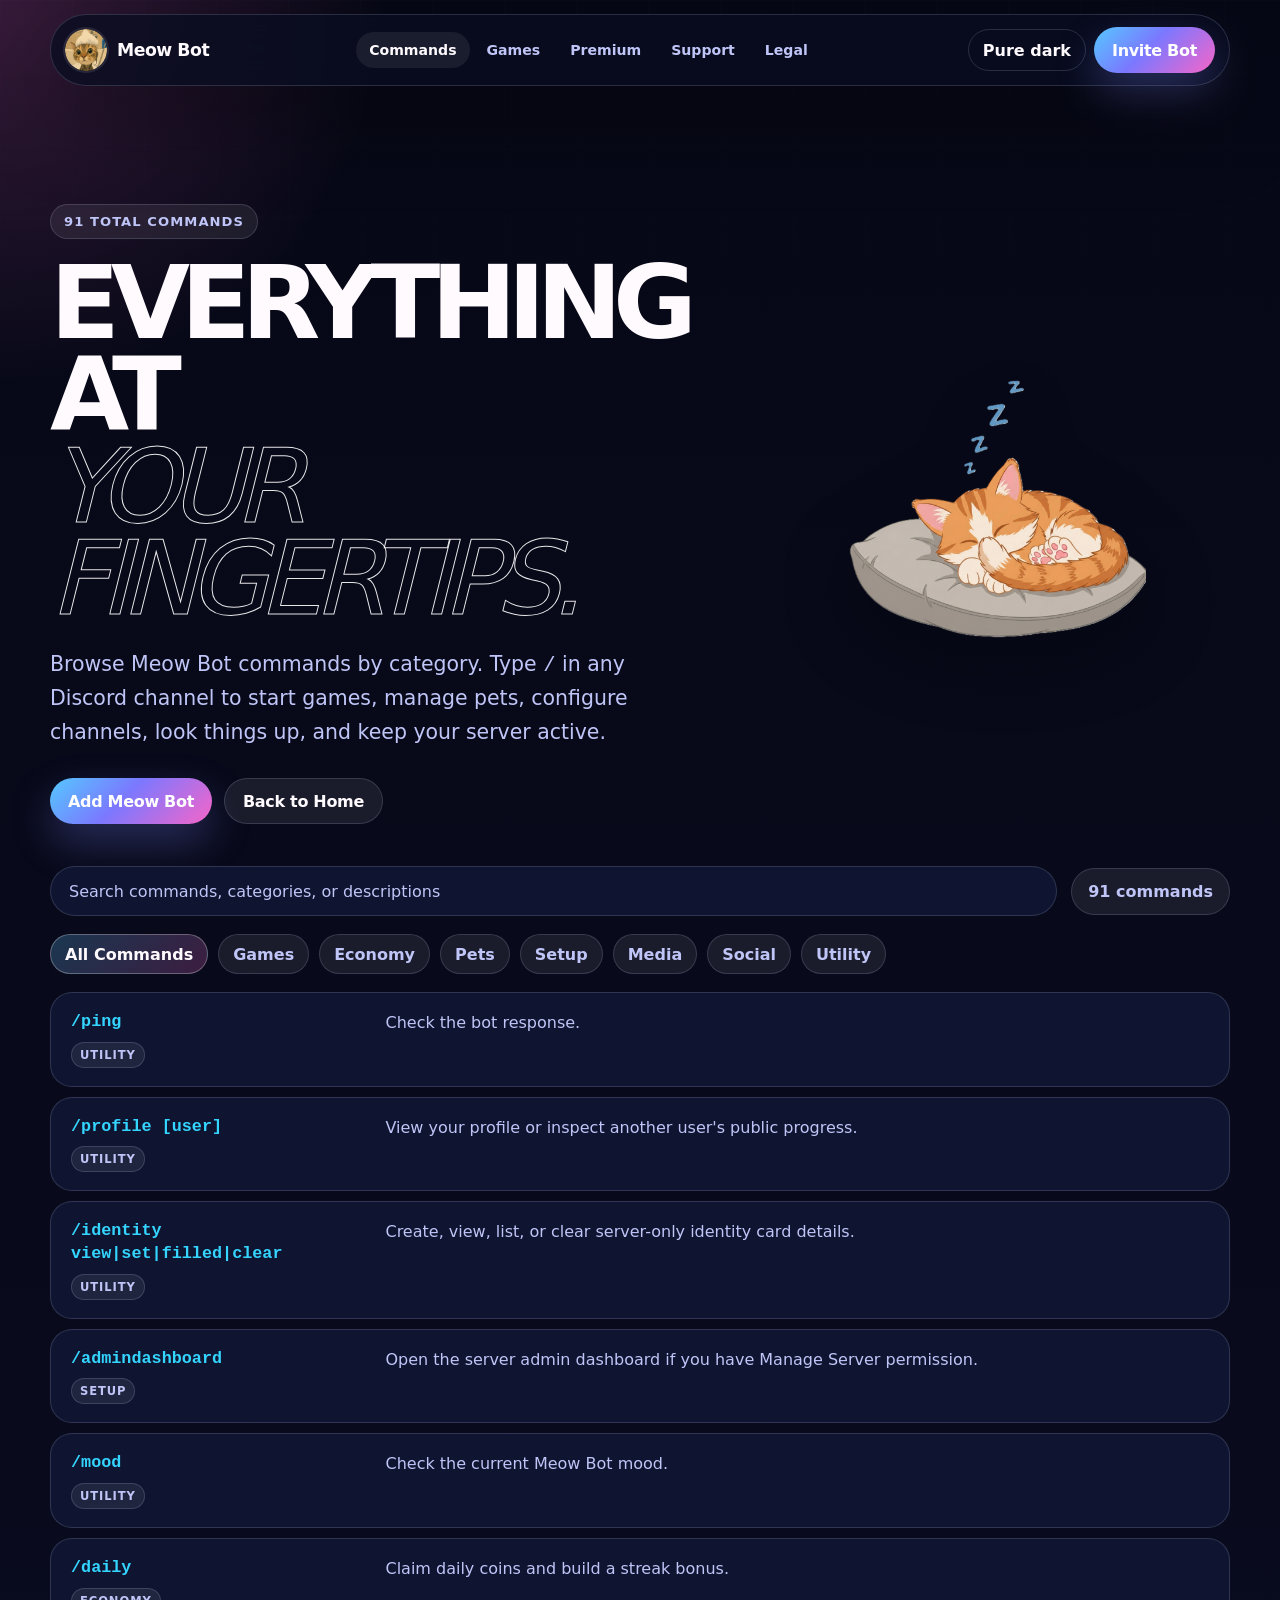
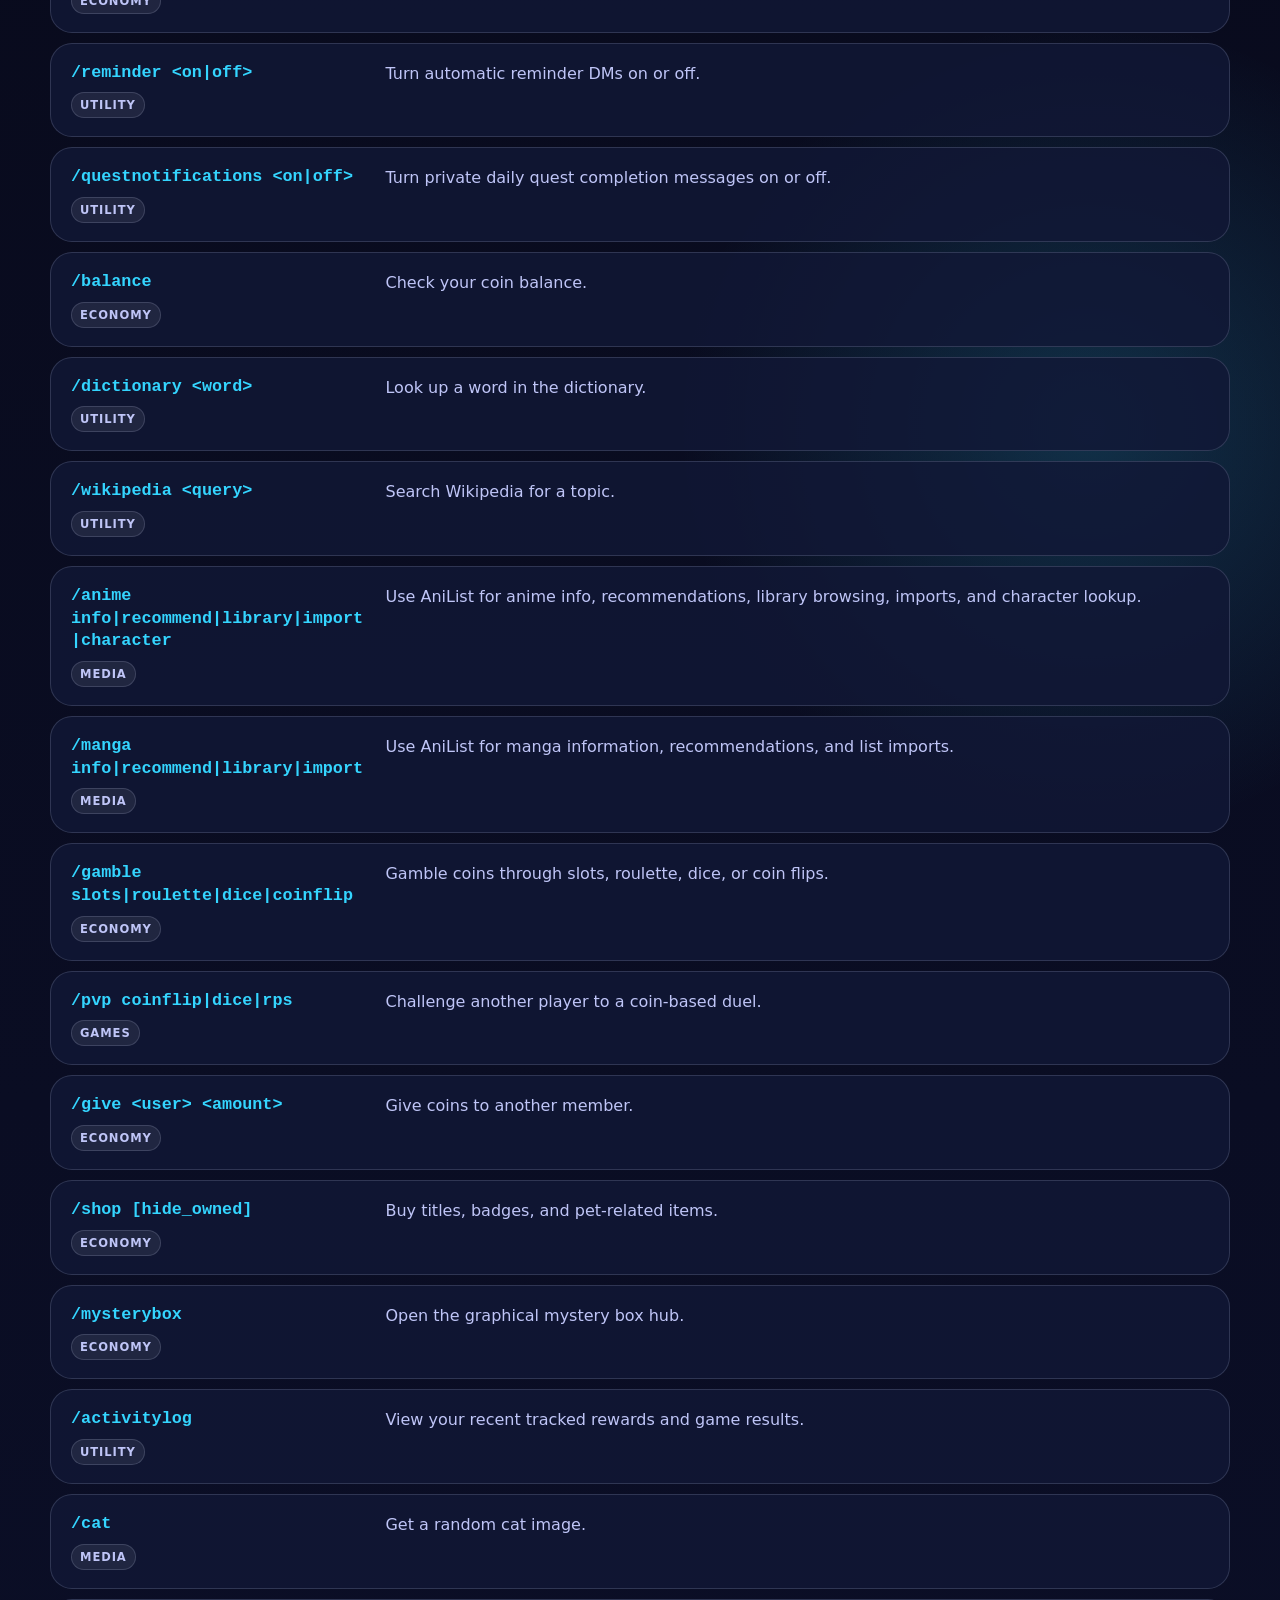
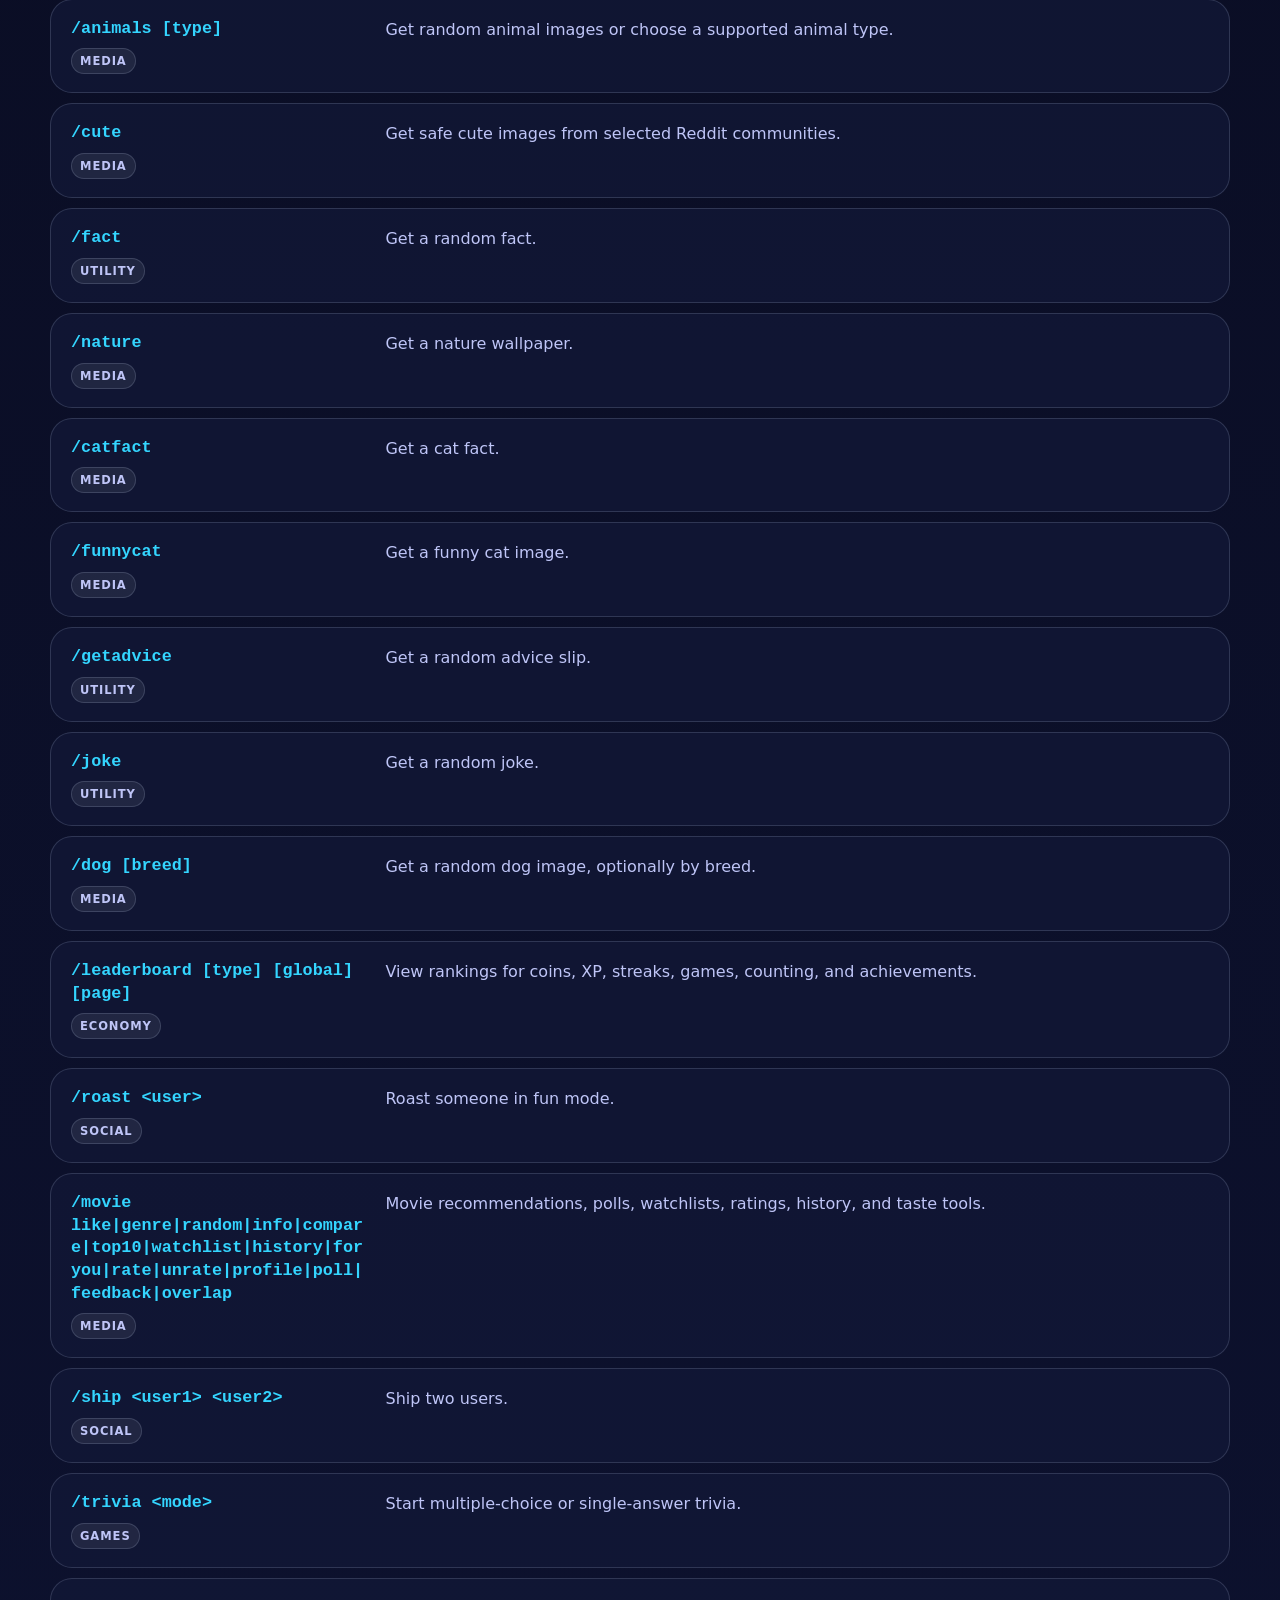
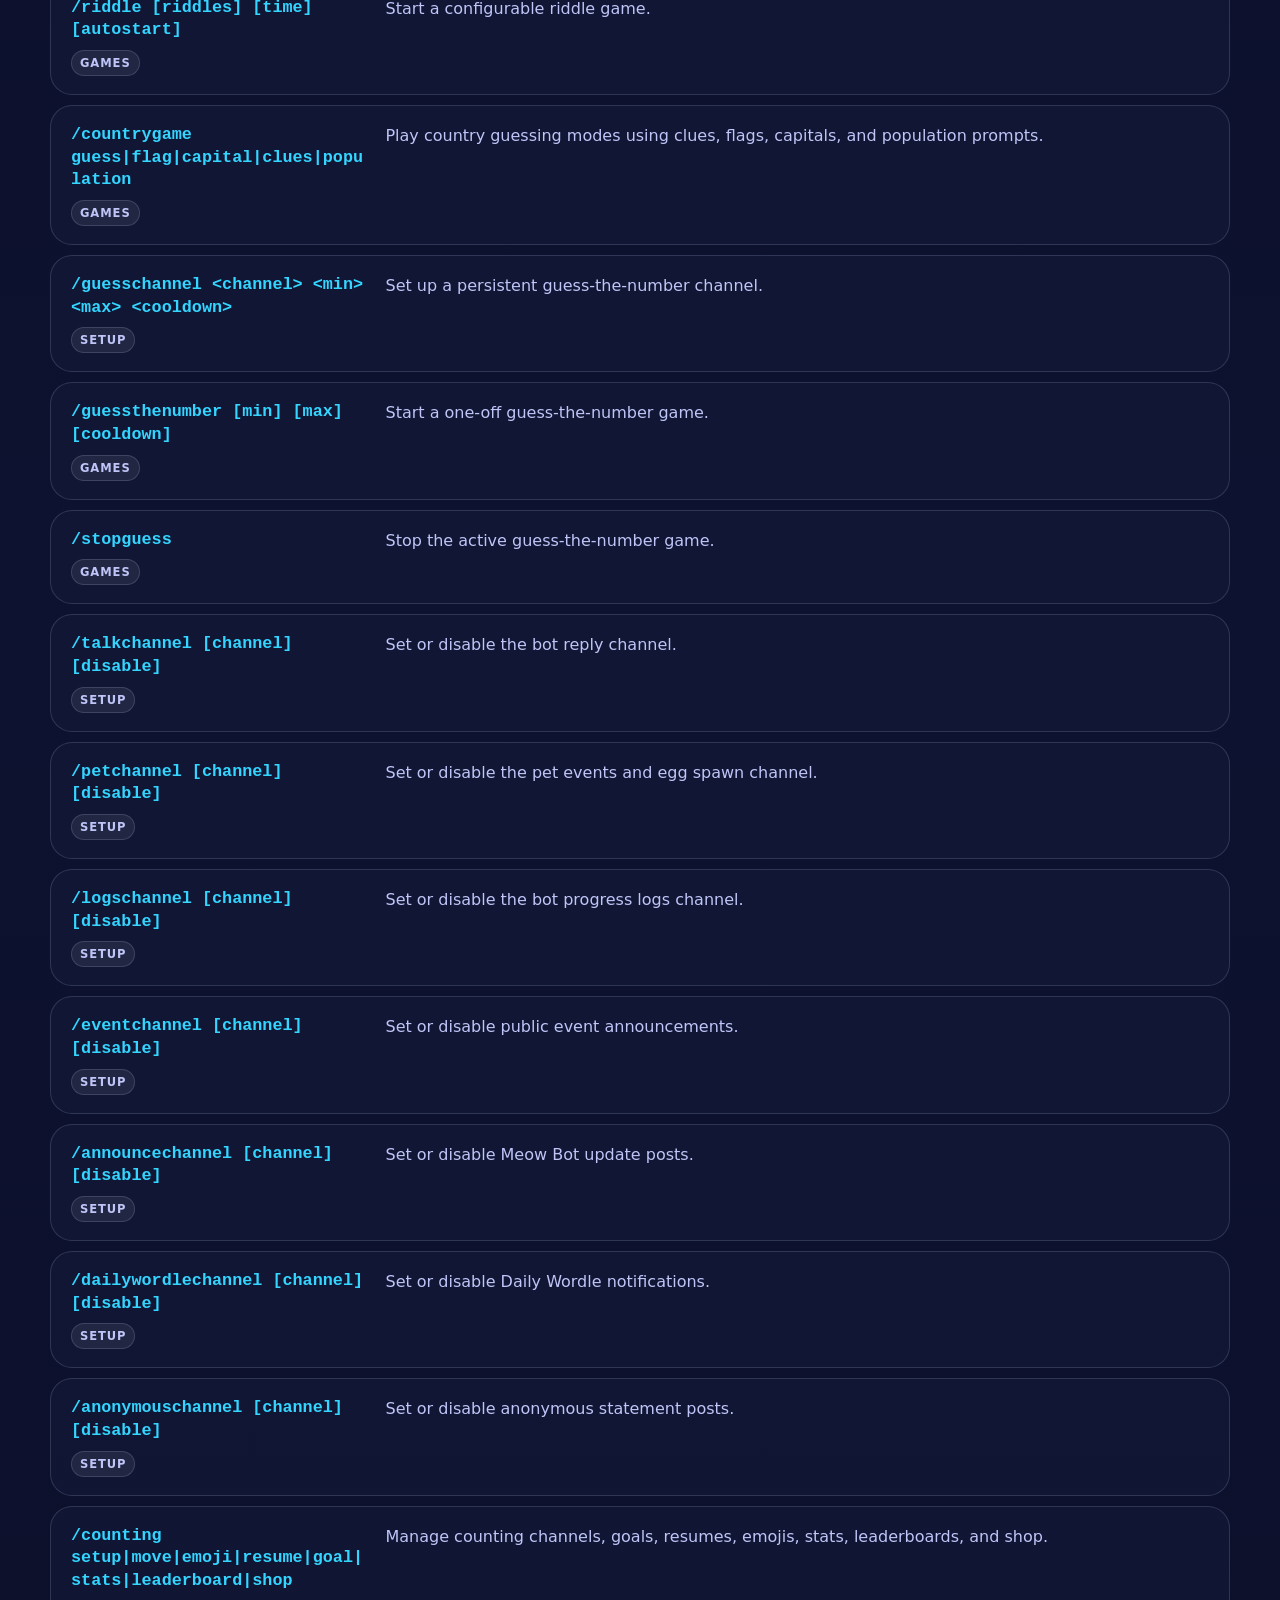
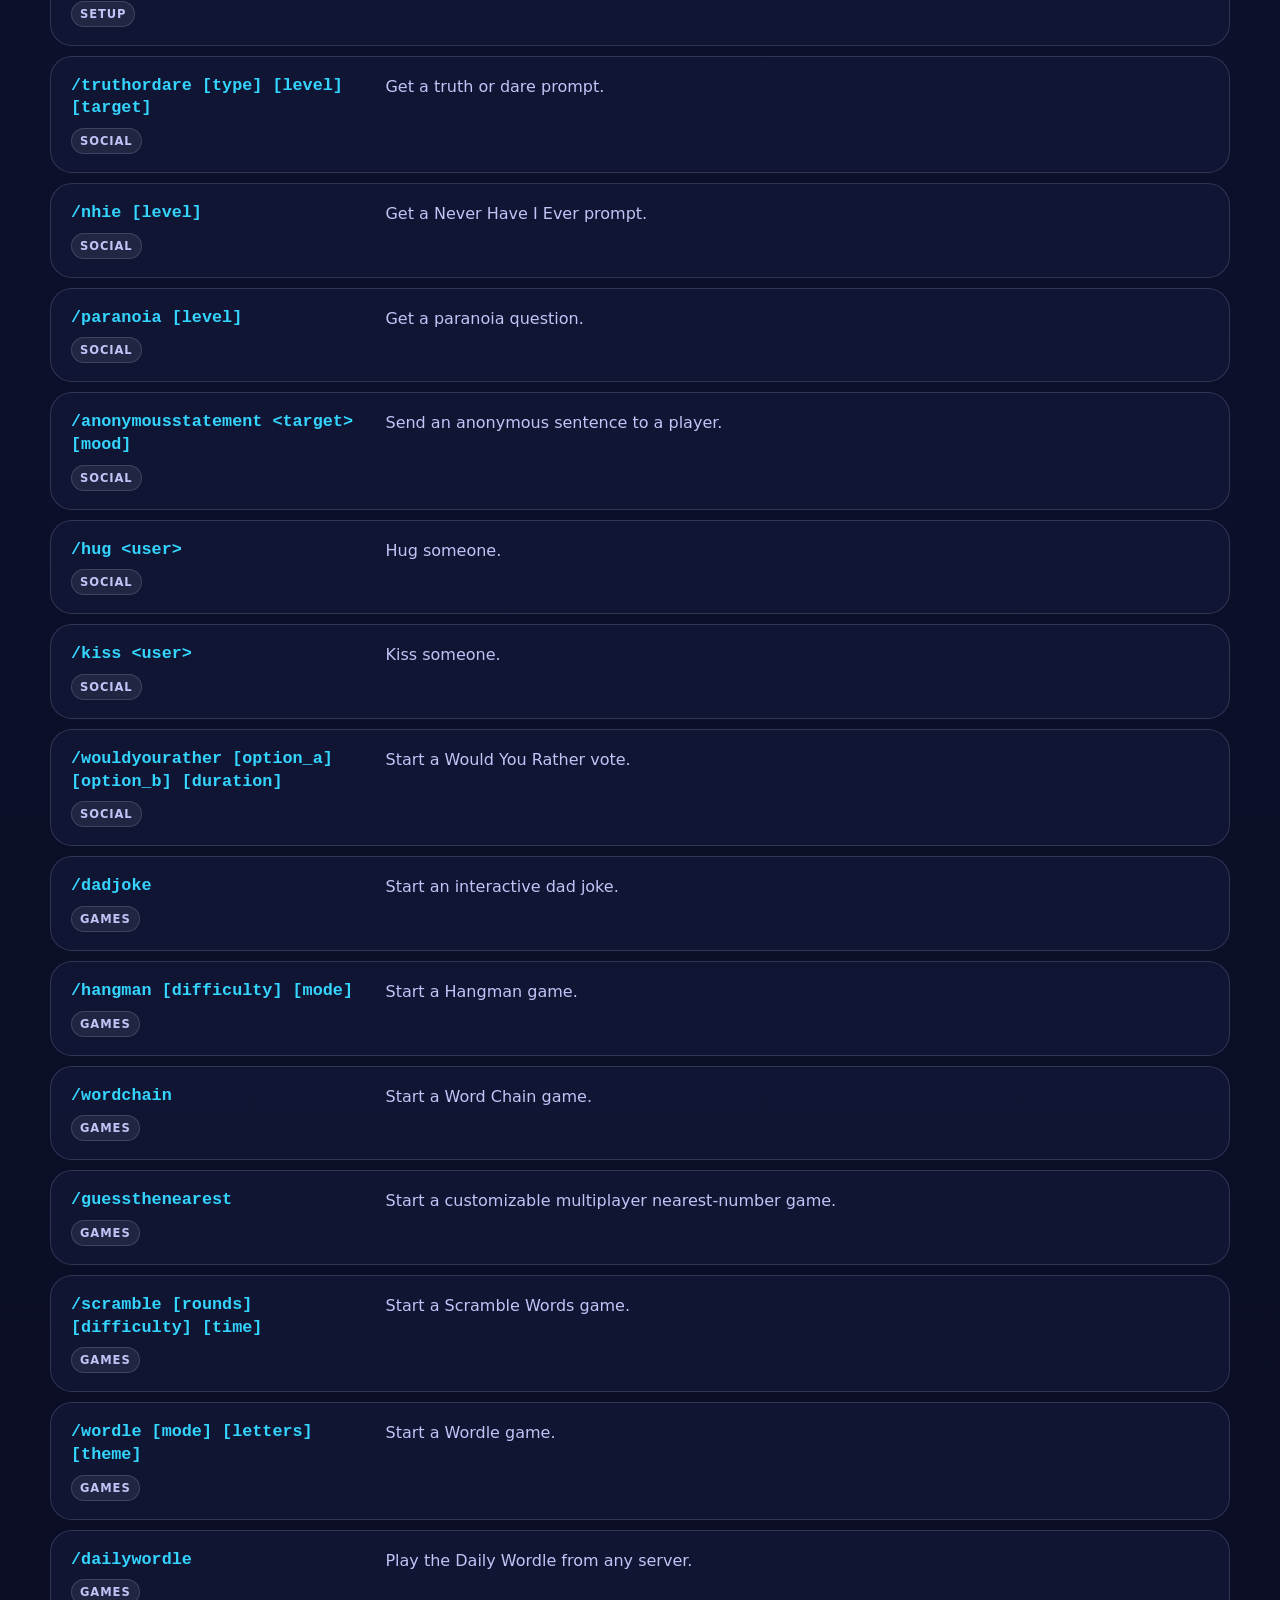
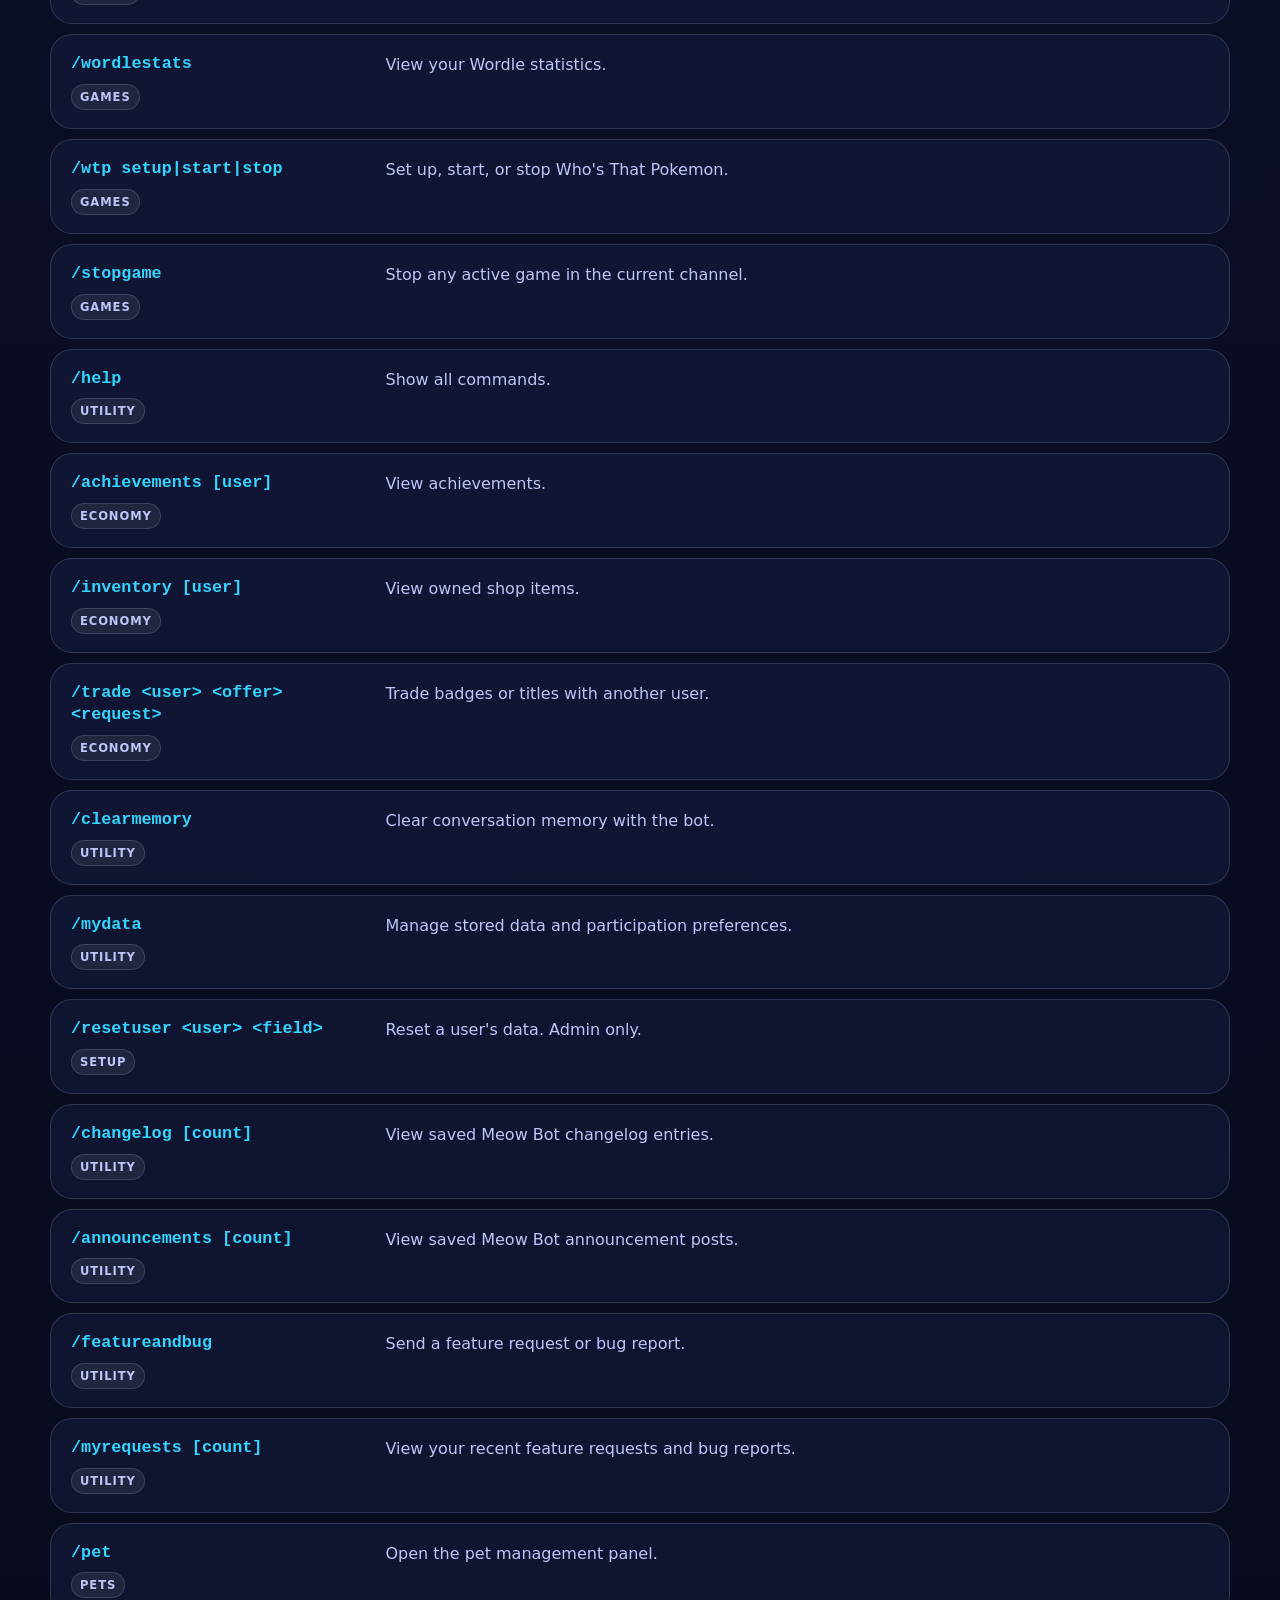
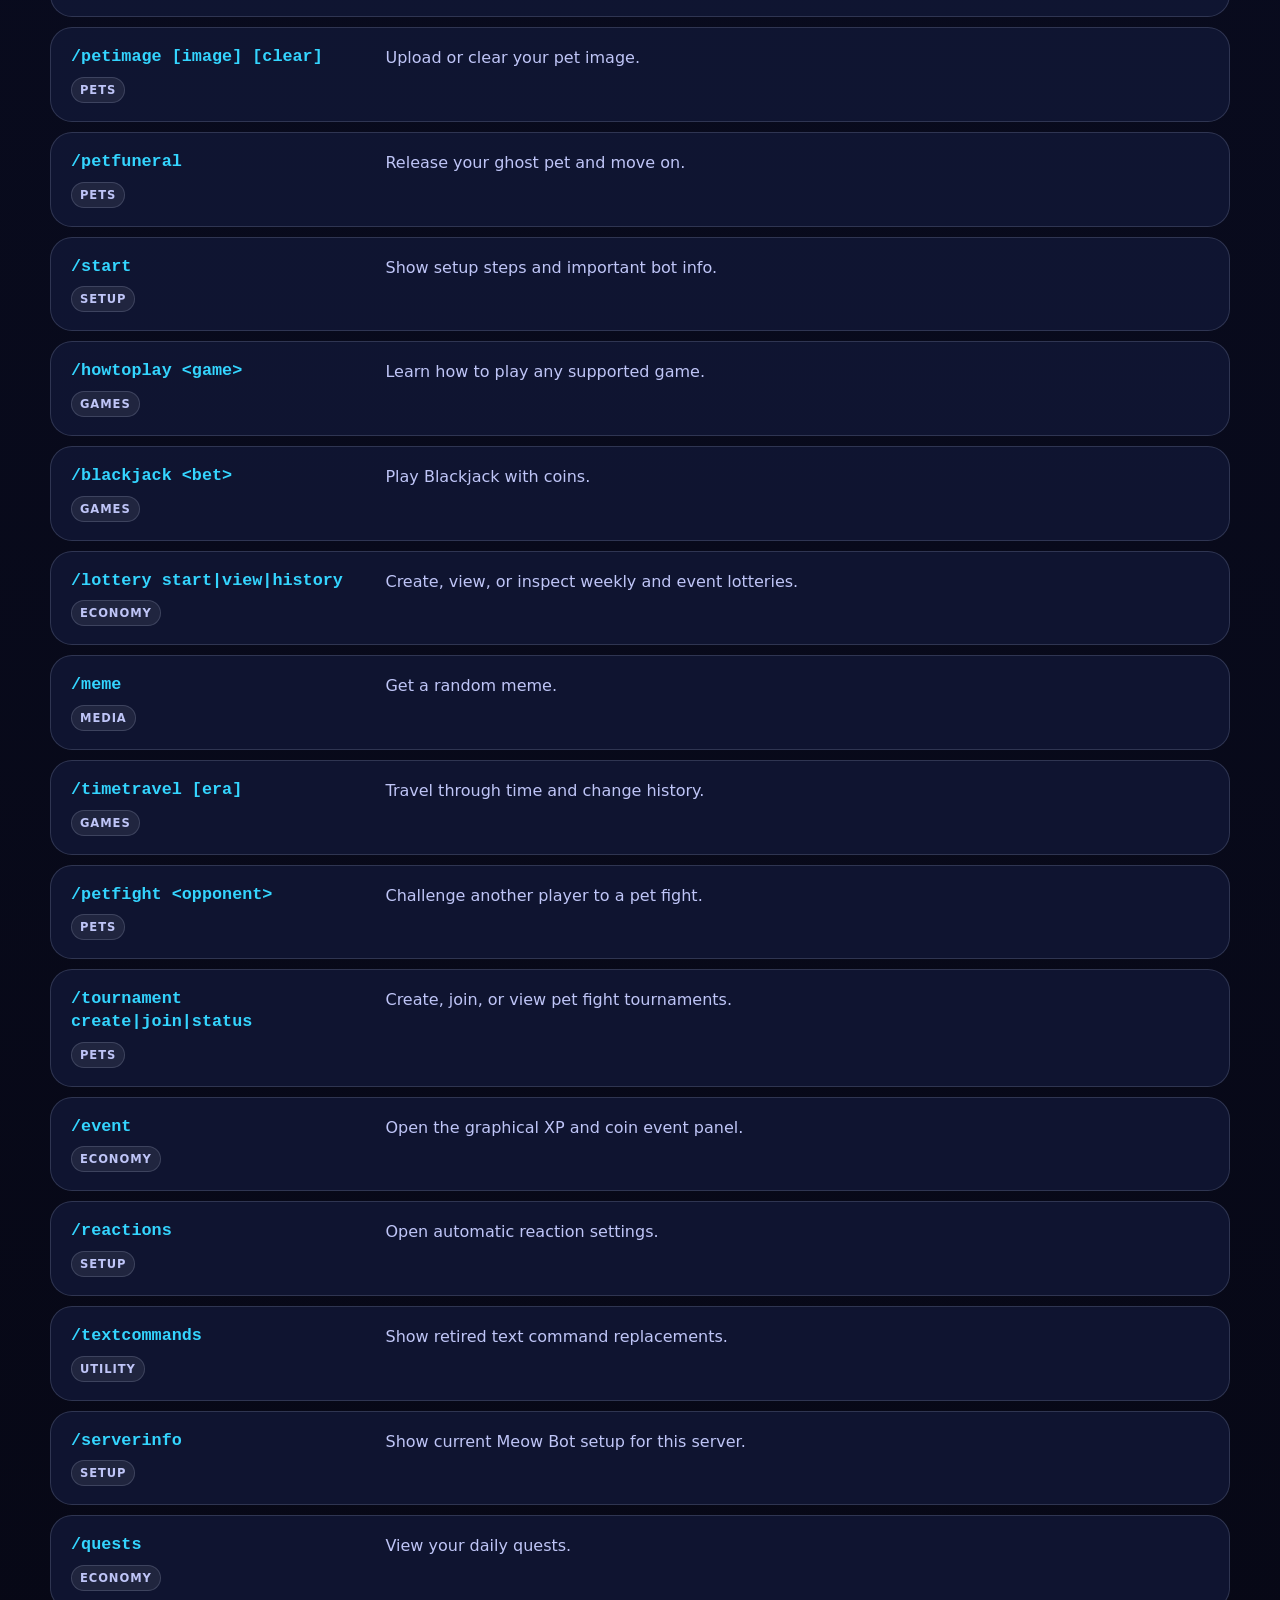
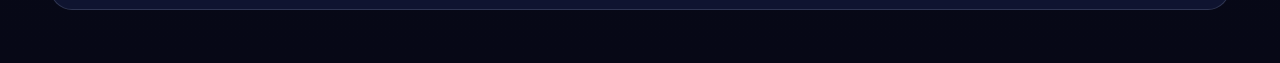
==== commands.html @ c2425cc3 "Add files via upload" ====
<!DOCTYPE html>
<html lang="en">
<head>
  <meta charset="UTF-8">
  <meta name="viewport" content="width=device-width, initial-scale=1.0">
  <link rel="icon" type="image/png" href="favicon.png?v=5">
  <link rel="stylesheet" href="site-page.css">
  <title>Commands - Meow Bot</title>
  <script>(function(){var t=localStorage.getItem('meow-bot-theme');if(['light','dark','pure-dark'].indexOf(t)===-1)t='dark';document.documentElement.setAttribute('data-theme',t);}());</script>
</head>
<body>
  <nav class="site-shell nav" id="siteNav" aria-label="Primary navigation">
    <a class="brand" href="index.html"><img src="favicon.png?v=5" alt="Meow Bot logo"><span>Meow Bot</span></a>
    <div class="nav-links"><a class="is-active" href="commands.html">Commands</a><a href="games.html">Games</a><a href="premium.html">Premium</a><a href="support.html">Support</a><a href="legal.html">Legal</a></div>
    <div class="nav-actions"><button class="menu-toggle" id="menuToggle" type="button" aria-label="Toggle menu">=</button><button class="theme-toggle" id="themeToggle" type="button">Pure dark</button><a class="button-primary" data-app-link="invite" href="https://discord.com/oauth2/authorize?client_id=1488940777190199386" target="_blank" rel="noopener noreferrer">Invite Bot</a></div>
  </nav>

  <main class="site-shell">
    <section class="page-hero">
      <div>
        <div class="eyebrow">91 total commands</div>
        <h1>Everything at <span>your fingertips.</span></h1>
        <p class="lead">Browse Meow Bot commands by category. Type <code>/</code> in any Discord channel to start games, manage pets, configure channels, look things up, and keep your server active.</p>
        <div class="hero-actions"><a class="button-primary" data-app-link="invite" href="https://discord.com/oauth2/authorize?client_id=1488940777190199386" target="_blank" rel="noopener noreferrer">Add Meow Bot</a><a class="button-secondary" href="index.html">Back to Home</a></div>
      </div>
      <aside class="mascot-card"><img src="1.png" alt="Sleeping cat mascot"></aside>
    </section>

    <section class="command-browser" aria-label="Command browser">
      <div class="command-toolbar">
        <input class="command-search" id="commandSearch" type="search" placeholder="Search commands, categories, or descriptions" autocomplete="off">
        <div class="command-count-pill" id="commandCount">91 total commands</div>
      </div>
      <div class="command-tabs" aria-label="Command categories">
        <button class="command-tab is-active" type="button" data-command-filter="all">All Commands</button>
        <button class="command-tab" type="button" data-command-filter="games">Games</button>
        <button class="command-tab" type="button" data-command-filter="economy">Economy</button>
        <button class="command-tab" type="button" data-command-filter="pets">Pets</button>
        <button class="command-tab" type="button" data-command-filter="setup">Setup</button>
        <button class="command-tab" type="button" data-command-filter="media">Media</button>
        <button class="command-tab" type="button" data-command-filter="social">Social</button>
        <button class="command-tab" type="button" data-command-filter="utility">Utility</button>
      </div>
      <div class="command-directory" id="commandDirectory">
        <article class="command-row" data-category="utility"><div><div class="command-name">/ping</div><span class="command-category">Utility</span></div><div class="command-description">Check the bot response.</div></article>
        <article class="command-row" data-category="utility"><div><div class="command-name">/profile [user]</div><span class="command-category">Utility</span></div><div class="command-description">View your profile or inspect another user's public progress.</div></article>
        <article class="command-row" data-category="utility"><div><div class="command-name">/identity view|set|filled|clear</div><span class="command-category">Utility</span></div><div class="command-description">Create, view, list, or clear server-only identity card details.</div></article>
        <article class="command-row" data-category="setup"><div><div class="command-name">/admindashboard</div><span class="command-category">Setup</span></div><div class="command-description">Open the server admin dashboard if you have Manage Server permission.</div></article>
        <article class="command-row" data-category="utility"><div><div class="command-name">/mood</div><span class="command-category">Utility</span></div><div class="command-description">Check the current Meow Bot mood.</div></article>
        <article class="command-row" data-category="economy"><div><div class="command-name">/daily</div><span class="command-category">Economy</span></div><div class="command-description">Claim daily coins and build a streak bonus.</div></article>
        <article class="command-row" data-category="utility"><div><div class="command-name">/reminder &lt;on|off&gt;</div><span class="command-category">Utility</span></div><div class="command-description">Turn automatic reminder DMs on or off.</div></article>
        <article class="command-row" data-category="utility"><div><div class="command-name">/questnotifications &lt;on|off&gt;</div><span class="command-category">Utility</span></div><div class="command-description">Turn private daily quest completion messages on or off.</div></article>
        <article class="command-row" data-category="economy"><div><div class="command-name">/balance</div><span class="command-category">Economy</span></div><div class="command-description">Check your coin balance.</div></article>
        <article class="command-row" data-category="utility"><div><div class="command-name">/dictionary &lt;word&gt;</div><span class="command-category">Utility</span></div><div class="command-description">Look up a word in the dictionary.</div></article>
        <article class="command-row" data-category="utility"><div><div class="command-name">/wikipedia &lt;query&gt;</div><span class="command-category">Utility</span></div><div class="command-description">Search Wikipedia for a topic.</div></article>
        <article class="command-row" data-category="media"><div><div class="command-name">/anime info|recommend|library|import|character</div><span class="command-category">Media</span></div><div class="command-description">Use AniList for anime info, recommendations, library browsing, imports, and character lookup.</div></article>
        <article class="command-row" data-category="media"><div><div class="command-name">/manga info|recommend|library|import</div><span class="command-category">Media</span></div><div class="command-description">Use AniList for manga information, recommendations, and list imports.</div></article>
        <article class="command-row" data-category="economy"><div><div class="command-name">/gamble slots|roulette|dice|coinflip</div><span class="command-category">Economy</span></div><div class="command-description">Gamble coins through slots, roulette, dice, or coin flips.</div></article>
        <article class="command-row" data-category="games"><div><div class="command-name">/pvp coinflip|dice|rps</div><span class="command-category">Games</span></div><div class="command-description">Challenge another player to a coin-based duel.</div></article>
        <article class="command-row" data-category="economy"><div><div class="command-name">/give &lt;user&gt; &lt;amount&gt;</div><span class="command-category">Economy</span></div><div class="command-description">Give coins to another member.</div></article>
        <article class="command-row" data-category="economy"><div><div class="command-name">/shop [hide_owned]</div><span class="command-category">Economy</span></div><div class="command-description">Buy titles, badges, and pet-related items.</div></article>
        <article class="command-row" data-category="economy"><div><div class="command-name">/mysterybox</div><span class="command-category">Economy</span></div><div class="command-description">Open the graphical mystery box hub.</div></article>
        <article class="command-row" data-category="utility"><div><div class="command-name">/activitylog</div><span class="command-category">Utility</span></div><div class="command-description">View your recent tracked rewards and game results.</div></article>
        <article class="command-row" data-category="media"><div><div class="command-name">/cat</div><span class="command-category">Media</span></div><div class="command-description">Get a random cat image.</div></article>
        <article class="command-row" data-category="media"><div><div class="command-name">/animals [type]</div><span class="command-category">Media</span></div><div class="command-description">Get random animal images or choose a supported animal type.</div></article>
        <article class="command-row" data-category="media"><div><div class="command-name">/cute</div><span class="command-category">Media</span></div><div class="command-description">Get safe cute images from selected Reddit communities.</div></article>
        <article class="command-row" data-category="utility"><div><div class="command-name">/fact</div><span class="command-category">Utility</span></div><div class="command-description">Get a random fact.</div></article>
        <article class="command-row" data-category="media"><div><div class="command-name">/nature</div><span class="command-category">Media</span></div><div class="command-description">Get a nature wallpaper.</div></article>
        <article class="command-row" data-category="media"><div><div class="command-name">/catfact</div><span class="command-category">Media</span></div><div class="command-description">Get a cat fact.</div></article>
        <article class="command-row" data-category="media"><div><div class="command-name">/funnycat</div><span class="command-category">Media</span></div><div class="command-description">Get a funny cat image.</div></article>
        <article class="command-row" data-category="utility"><div><div class="command-name">/getadvice</div><span class="command-category">Utility</span></div><div class="command-description">Get a random advice slip.</div></article>
        <article class="command-row" data-category="utility"><div><div class="command-name">/joke</div><span class="command-category">Utility</span></div><div class="command-description">Get a random joke.</div></article>
        <article class="command-row" data-category="media"><div><div class="command-name">/dog [breed]</div><span class="command-category">Media</span></div><div class="command-description">Get a random dog image, optionally by breed.</div></article>
        <article class="command-row" data-category="economy"><div><div class="command-name">/leaderboard [type] [global] [page]</div><span class="command-category">Economy</span></div><div class="command-description">View rankings for coins, XP, streaks, games, counting, and achievements.</div></article>
        <article class="command-row" data-category="social"><div><div class="command-name">/roast &lt;user&gt;</div><span class="command-category">Social</span></div><div class="command-description">Roast someone in fun mode.</div></article>
        <article class="command-row" data-category="media"><div><div class="command-name">/movie like|genre|random|info|compare|top10|watchlist|history|foryou|rate|unrate|profile|poll|feedback|overlap</div><span class="command-category">Media</span></div><div class="command-description">Movie recommendations, polls, watchlists, ratings, history, and taste tools.</div></article>
        <article class="command-row" data-category="social"><div><div class="command-name">/ship &lt;user1&gt; &lt;user2&gt;</div><span class="command-category">Social</span></div><div class="command-description">Ship two users.</div></article>
        <article class="command-row" data-category="games"><div><div class="command-name">/trivia &lt;mode&gt;</div><span class="command-category">Games</span></div><div class="command-description">Start multiple-choice or single-answer trivia.</div></article>
        <article class="command-row" data-category="games"><div><div class="command-name">/riddle [riddles] [time] [autostart]</div><span class="command-category">Games</span></div><div class="command-description">Start a configurable riddle game.</div></article>
        <article class="command-row" data-category="games"><div><div class="command-name">/countrygame guess|flag|capital|clues|population</div><span class="command-category">Games</span></div><div class="command-description">Play country guessing modes using clues, flags, capitals, and population prompts.</div></article>
        <article class="command-row" data-category="setup"><div><div class="command-name">/guesschannel &lt;channel&gt; &lt;min&gt; &lt;max&gt; &lt;cooldown&gt;</div><span class="command-category">Setup</span></div><div class="command-description">Set up a persistent guess-the-number channel.</div></article>
        <article class="command-row" data-category="games"><div><div class="command-name">/guessthenumber [min] [max] [cooldown]</div><span class="command-category">Games</span></div><div class="command-description">Start a one-off guess-the-number game.</div></article>
        <article class="command-row" data-category="games"><div><div class="command-name">/stopguess</div><span class="command-category">Games</span></div><div class="command-description">Stop the active guess-the-number game.</div></article>
        <article class="command-row" data-category="setup"><div><div class="command-name">/talkchannel [channel] [disable]</div><span class="command-category">Setup</span></div><div class="command-description">Set or disable the bot reply channel.</div></article>
        <article class="command-row" data-category="setup"><div><div class="command-name">/petchannel [channel] [disable]</div><span class="command-category">Setup</span></div><div class="command-description">Set or disable the pet events and egg spawn channel.</div></article>
        <article class="command-row" data-category="setup"><div><div class="command-name">/logschannel [channel] [disable]</div><span class="command-category">Setup</span></div><div class="command-description">Set or disable the bot progress logs channel.</div></article>
        <article class="command-row" data-category="setup"><div><div class="command-name">/eventchannel [channel] [disable]</div><span class="command-category">Setup</span></div><div class="command-description">Set or disable public event announcements.</div></article>
        <article class="command-row" data-category="setup"><div><div class="command-name">/announcechannel [channel] [disable]</div><span class="command-category">Setup</span></div><div class="command-description">Set or disable Meow Bot update posts.</div></article>
        <article class="command-row" data-category="setup"><div><div class="command-name">/dailywordlechannel [channel] [disable]</div><span class="command-category">Setup</span></div><div class="command-description">Set or disable Daily Wordle notifications.</div></article>
        <article class="command-row" data-category="setup"><div><div class="command-name">/anonymouschannel [channel] [disable]</div><span class="command-category">Setup</span></div><div class="command-description">Set or disable anonymous statement posts.</div></article>
        <article class="command-row" data-category="setup"><div><div class="command-name">/counting setup|move|emoji|resume|goal|stats|leaderboard|shop</div><span class="command-category">Setup</span></div><div class="command-description">Manage counting channels, goals, resumes, emojis, stats, leaderboards, and shop.</div></article>
        <article class="command-row" data-category="social"><div><div class="command-name">/truthordare [type] [level] [target]</div><span class="command-category">Social</span></div><div class="command-description">Get a truth or dare prompt.</div></article>
        <article class="command-row" data-category="social"><div><div class="command-name">/nhie [level]</div><span class="command-category">Social</span></div><div class="command-description">Get a Never Have I Ever prompt.</div></article>
        <article class="command-row" data-category="social"><div><div class="command-name">/paranoia [level]</div><span class="command-category">Social</span></div><div class="command-description">Get a paranoia question.</div></article>
        <article class="command-row" data-category="social"><div><div class="command-name">/anonymousstatement &lt;target&gt; [mood]</div><span class="command-category">Social</span></div><div class="command-description">Send an anonymous sentence to a player.</div></article>
        <article class="command-row" data-category="social"><div><div class="command-name">/hug &lt;user&gt;</div><span class="command-category">Social</span></div><div class="command-description">Hug someone.</div></article>
        <article class="command-row" data-category="social"><div><div class="command-name">/kiss &lt;user&gt;</div><span class="command-category">Social</span></div><div class="command-description">Kiss someone.</div></article>
        <article class="command-row" data-category="social"><div><div class="command-name">/wouldyourather [option_a] [option_b] [duration]</div><span class="command-category">Social</span></div><div class="command-description">Start a Would You Rather vote.</div></article>
        <article class="command-row" data-category="games"><div><div class="command-name">/dadjoke</div><span class="command-category">Games</span></div><div class="command-description">Start an interactive dad joke.</div></article>
        <article class="command-row" data-category="games"><div><div class="command-name">/hangman [difficulty] [mode]</div><span class="command-category">Games</span></div><div class="command-description">Start a Hangman game.</div></article>
        <article class="command-row" data-category="games"><div><div class="command-name">/wordchain</div><span class="command-category">Games</span></div><div class="command-description">Start a Word Chain game.</div></article>
        <article class="command-row" data-category="games"><div><div class="command-name">/guessthenearest</div><span class="command-category">Games</span></div><div class="command-description">Start a customizable multiplayer nearest-number game.</div></article>
        <article class="command-row" data-category="games"><div><div class="command-name">/scramble [rounds] [difficulty] [time]</div><span class="command-category">Games</span></div><div class="command-description">Start a Scramble Words game.</div></article>
        <article class="command-row" data-category="games"><div><div class="command-name">/wordle [mode] [letters] [theme]</div><span class="command-category">Games</span></div><div class="command-description">Start a Wordle game.</div></article>
        <article class="command-row" data-category="games"><div><div class="command-name">/dailywordle</div><span class="command-category">Games</span></div><div class="command-description">Play the Daily Wordle from any server.</div></article>
        <article class="command-row" data-category="games"><div><div class="command-name">/wordlestats</div><span class="command-category">Games</span></div><div class="command-description">View your Wordle statistics.</div></article>
        <article class="command-row" data-category="games"><div><div class="command-name">/wtp setup|start|stop</div><span class="command-category">Games</span></div><div class="command-description">Set up, start, or stop Who's That Pokemon.</div></article>
        <article class="command-row" data-category="games"><div><div class="command-name">/stopgame</div><span class="command-category">Games</span></div><div class="command-description">Stop any active game in the current channel.</div></article>
        <article class="command-row" data-category="utility"><div><div class="command-name">/help</div><span class="command-category">Utility</span></div><div class="command-description">Show all commands.</div></article>
        <article class="command-row" data-category="economy"><div><div class="command-name">/achievements [user]</div><span class="command-category">Economy</span></div><div class="command-description">View achievements.</div></article>
        <article class="command-row" data-category="economy"><div><div class="command-name">/inventory [user]</div><span class="command-category">Economy</span></div><div class="command-description">View owned shop items.</div></article>
        <article class="command-row" data-category="economy"><div><div class="command-name">/trade &lt;user&gt; &lt;offer&gt; &lt;request&gt;</div><span class="command-category">Economy</span></div><div class="command-description">Trade badges or titles with another user.</div></article>
        <article class="command-row" data-category="utility"><div><div class="command-name">/clearmemory</div><span class="command-category">Utility</span></div><div class="command-description">Clear conversation memory with the bot.</div></article>
        <article class="command-row" data-category="utility"><div><div class="command-name">/mydata</div><span class="command-category">Utility</span></div><div class="command-description">Manage stored data and participation preferences.</div></article>
        <article class="command-row" data-category="setup"><div><div class="command-name">/resetuser &lt;user&gt; &lt;field&gt;</div><span class="command-category">Setup</span></div><div class="command-description">Reset a user's data. Admin only.</div></article>
        <article class="command-row" data-category="utility"><div><div class="command-name">/changelog [count]</div><span class="command-category">Utility</span></div><div class="command-description">View saved Meow Bot changelog entries.</div></article>
        <article class="command-row" data-category="utility"><div><div class="command-name">/announcements [count]</div><span class="command-category">Utility</span></div><div class="command-description">View saved Meow Bot announcement posts.</div></article>
        <article class="command-row" data-category="utility"><div><div class="command-name">/featureandbug</div><span class="command-category">Utility</span></div><div class="command-description">Send a feature request or bug report.</div></article>
        <article class="command-row" data-category="utility"><div><div class="command-name">/myrequests [count]</div><span class="command-category">Utility</span></div><div class="command-description">View your recent feature requests and bug reports.</div></article>
        <article class="command-row" data-category="pets"><div><div class="command-name">/pet</div><span class="command-category">Pets</span></div><div class="command-description">Open the pet management panel.</div></article>
        <article class="command-row" data-category="pets"><div><div class="command-name">/petimage [image] [clear]</div><span class="command-category">Pets</span></div><div class="command-description">Upload or clear your pet image.</div></article>
        <article class="command-row" data-category="pets"><div><div class="command-name">/petfuneral</div><span class="command-category">Pets</span></div><div class="command-description">Release your ghost pet and move on.</div></article>
        <article class="command-row" data-category="setup"><div><div class="command-name">/start</div><span class="command-category">Setup</span></div><div class="command-description">Show setup steps and important bot info.</div></article>
        <article class="command-row" data-category="games"><div><div class="command-name">/howtoplay &lt;game&gt;</div><span class="command-category">Games</span></div><div class="command-description">Learn how to play any supported game.</div></article>
        <article class="command-row" data-category="games"><div><div class="command-name">/blackjack &lt;bet&gt;</div><span class="command-category">Games</span></div><div class="command-description">Play Blackjack with coins.</div></article>
        <article class="command-row" data-category="economy"><div><div class="command-name">/lottery start|view|history</div><span class="command-category">Economy</span></div><div class="command-description">Create, view, or inspect weekly and event lotteries.</div></article>
        <article class="command-row" data-category="media"><div><div class="command-name">/meme</div><span class="command-category">Media</span></div><div class="command-description">Get a random meme.</div></article>
        <article class="command-row" data-category="games"><div><div class="command-name">/timetravel [era]</div><span class="command-category">Games</span></div><div class="command-description">Travel through time and change history.</div></article>
        <article class="command-row" data-category="pets"><div><div class="command-name">/petfight &lt;opponent&gt;</div><span class="command-category">Pets</span></div><div class="command-description">Challenge another player to a pet fight.</div></article>
        <article class="command-row" data-category="pets"><div><div class="command-name">/tournament create|join|status</div><span class="command-category">Pets</span></div><div class="command-description">Create, join, or view pet fight tournaments.</div></article>
        <article class="command-row" data-category="economy"><div><div class="command-name">/event</div><span class="command-category">Economy</span></div><div class="command-description">Open the graphical XP and coin event panel.</div></article>
        <article class="command-row" data-category="setup"><div><div class="command-name">/reactions</div><span class="command-category">Setup</span></div><div class="command-description">Open automatic reaction settings.</div></article>
        <article class="command-row" data-category="utility"><div><div class="command-name">/textcommands</div><span class="command-category">Utility</span></div><div class="command-description">Show retired text command replacements.</div></article>
        <article class="command-row" data-category="setup"><div><div class="command-name">/serverinfo</div><span class="command-category">Setup</span></div><div class="command-description">Show current Meow Bot setup for this server.</div></article>
        <article class="command-row" data-category="economy"><div><div class="command-name">/quests</div><span class="command-category">Economy</span></div><div class="command-description">View your daily quests.</div></article>
      </div>
      <div class="command-empty" id="commandEmpty" hidden>No commands matched your search.</div>
    </section>
  </main>

  <script src="site-page.js"></script>
  <script>
    (function () {
      var search = document.getElementById('commandSearch');
      var count = document.getElementById('commandCount');
      var empty = document.getElementById('commandEmpty');
      var rows = Array.prototype.slice.call(document.querySelectorAll('.command-row'));
      var tabs = Array.prototype.slice.call(document.querySelectorAll('[data-command-filter]'));
      var active = 'all';

      function label(value) {
        return value === 'all' ? 'commands' : value + ' commands';
      }

      function render() {
        var query = (search && search.value || '').trim().toLowerCase();
        var shown = 0;
        rows.forEach(function (row) {
          var categoryMatch = active === 'all' || row.dataset.category === active;
          var queryMatch = !query || row.textContent.toLowerCase().indexOf(query) !== -1;
          var visible = categoryMatch && queryMatch;
          row.hidden = !visible;
          if (visible) shown += 1;
        });
        if (count) count.textContent = shown + ' ' + label(active);
        if (empty) empty.hidden = shown !== 0;
      }

      tabs.forEach(function (tab) {
        tab.addEventListener('click', function () {
          active = tab.dataset.commandFilter || 'all';
          tabs.forEach(function (item) { item.classList.toggle('is-active', item === tab); });
          render();
        });
      });
      if (search) search.addEventListener('input', render);
      render();
    }());
  </script>
</body>
</html>
---- site-page.css ----
:root { color-scheme: dark; --bg:#070816; --bg2:#0d1230; --panel:rgba(18,24,54,.82); --panel2:rgba(25,32,72,.94); --card:rgba(255,255,255,.075); --text:#fffafd; --muted:#bfc5f7; --line:rgba(213,221,255,.16); --cyan:#34d5ff; --pink:#f765c8; --soft:#7e89ff; --green:#5af0a1; --shadow:0 28px 90px rgba(0,0,0,.35); --max:1180px; }
html[data-theme="light"] { color-scheme:light; --bg:#fff7fb; --bg2:#eef7ff; --panel:rgba(255,255,255,.84); --panel2:rgba(255,255,255,.94); --card:rgba(22,31,72,.07); --text:#12162e; --muted:#56607f; --line:rgba(22,31,72,.15); --cyan:#087fa8; --pink:#c32d99; --soft:#5b62da; --green:#167a45; --shadow:0 28px 90px rgba(74,84,130,.18); }
html[data-theme="pure-dark"] { --bg:#000; --bg2:#050505; --panel:rgba(12,12,12,.9); --panel2:rgba(18,18,18,.96); --card:rgba(255,255,255,.07); --muted:#c7c7c7; --line:rgba(255,255,255,.14); --cyan:#eee; --pink:#d8d8d8; --soft:#fff; --green:#f5f5f5; --shadow:none; }
* { box-sizing: border-box; }
html { scroll-behavior: smooth; }
body { margin:0; font-family:Inter,ui-sans-serif,system-ui,-apple-system,BlinkMacSystemFont,"Segoe UI",sans-serif; color:var(--text); background:radial-gradient(circle at top left,rgba(247,101,200,.2),transparent 30vw),radial-gradient(circle at 85% 18%,rgba(52,213,255,.18),transparent 32vw),linear-gradient(180deg,var(--bg),var(--bg2) 48%,var(--bg)); overflow-x:hidden; }
body:before { content:""; position:fixed; inset:0; pointer-events:none; z-index:-1; opacity:.2; background-image:linear-gradient(rgba(255,255,255,.06) 1px,transparent 1px),linear-gradient(90deg,rgba(255,255,255,.06) 1px,transparent 1px); background-size:72px 72px; mask-image:linear-gradient(to bottom,black,transparent 78%); }
a { color:inherit; text-decoration:none; }
button,input { font:inherit; }
img { max-width:100%; display:block; }
.site-shell { width:min(100% - 32px,var(--max)); margin:0 auto; }
.nav { position:sticky; top:14px; z-index:40; display:flex; align-items:center; justify-content:space-between; gap:18px; margin-top:14px; padding:12px 14px; border:1px solid var(--line); border-radius:999px; background:rgba(10,13,33,.78); box-shadow:var(--shadow); backdrop-filter:blur(18px); }
html[data-theme="light"] .nav { background:rgba(255,255,255,.76); }
html[data-theme="pure-dark"] .nav { background:rgba(0,0,0,.82); }
.brand { display:inline-flex; align-items:center; gap:10px; font-weight:900; letter-spacing:-.03em; }
.brand img { width:42px; height:42px; border-radius:999px; object-fit:cover; box-shadow:0 0 0 2px rgba(255,255,255,.1); }
.brand span { font-size:1.08rem; }
.nav-links { display:flex; align-items:center; gap:4px; }
.nav-links a { padding:10px 13px; border-radius:999px; color:var(--muted); font-size:.88rem; font-weight:800; }
.nav-links a:hover,.nav-links a.is-active { color:var(--text); background:var(--card); }
.nav-actions { display:flex; align-items:center; gap:8px; }
.theme-toggle,.menu-toggle { min-height:42px; border:1px solid var(--line); border-radius:999px; background:transparent; color:var(--text); padding:0 14px; cursor:pointer; font-weight:750; }
.menu-toggle { display:none; width:44px; padding:0; }
.button-primary,.button-secondary { display:inline-flex; min-height:46px; align-items:center; justify-content:center; gap:8px; border-radius:999px; padding:0 18px; font-weight:900; letter-spacing:-.02em; border:1px solid var(--line); white-space:nowrap; }
.button-primary { color:#fff; border:0; background:linear-gradient(135deg,#55c8ff,#7b78ff 45%,#f765c8); box-shadow:0 18px 42px rgba(126,137,255,.28); }
.button-secondary { color:var(--text); background:var(--card); }
.page-hero { display:grid; grid-template-columns:minmax(0,1fr) minmax(300px,.72fr); gap:clamp(24px,5vw,62px); align-items:center; padding:clamp(62px,10vw,118px) 0 42px; }
.eyebrow { display:inline-flex; width:fit-content; margin-bottom:18px; padding:9px 13px; border:1px solid var(--line); border-radius:999px; color:var(--muted); background:var(--card); font-size:.82rem; font-weight:900; letter-spacing:.08em; text-transform:uppercase; }
h1 { margin:0; font-size:clamp(3rem,8vw,6.8rem); line-height:.9; letter-spacing:-.09em; text-transform:uppercase; }
h1 span { display:block; font-weight:300; font-style:italic; color:transparent; -webkit-text-stroke:1px rgba(255,255,255,.9); }
html[data-theme="light"] h1 span { -webkit-text-stroke-color:rgba(18,22,46,.72); }
.lead { max-width:720px; margin:22px 0 0; color:var(--muted); font-size:clamp(1.02rem,1.7vw,1.28rem); line-height:1.65; }
.hero-actions { display:flex; flex-wrap:wrap; gap:12px; margin-top:28px; }
.mascot-card { min-height:360px; display:grid; place-items:center; padding:0; overflow:visible; }
.mascot-card img { width:min(100%,300px); filter:drop-shadow(0 24px 34px rgba(0,0,0,.28)); }
.mascot-card img.is-round { aspect-ratio:1; border-radius:999px; object-fit:cover; }
.section { padding:54px 0; }
.section-head { max-width:760px; margin-bottom:24px; }
.section-kicker { color:var(--cyan); font-weight:950; letter-spacing:.11em; text-transform:uppercase; font-size:.78rem; }
h2 { margin:10px 0 0; font-size:clamp(2.1rem,5vw,4.4rem); line-height:.96; letter-spacing:-.08em; text-transform:uppercase; }
h2 em { display:block; font-weight:300; color:transparent; -webkit-text-stroke:1px rgba(255,255,255,.82); }
html[data-theme="light"] h2 em { -webkit-text-stroke-color:rgba(18,22,46,.66); }
.grid-2 { display:grid; grid-template-columns:repeat(2,minmax(0,1fr)); gap:14px; }
.grid-3 { display:grid; grid-template-columns:repeat(3,minmax(0,1fr)); gap:14px; }
.card { padding:20px; border:1px solid var(--line); border-radius:24px; background:var(--panel); }
.card h3 { margin:0 0 10px; font-size:1.18rem; letter-spacing:-.025em; }
.card p,.card span,.card li { color:var(--muted); line-height:1.62; }
.card code { color:var(--cyan); font-weight:950; }
.command-card { display:grid; grid-template-columns:minmax(130px,auto) minmax(0,1fr); gap:14px; align-items:start; }
.command-browser { display:grid; gap:18px; padding-bottom:54px; }
.command-toolbar { display:grid; grid-template-columns:minmax(0,1fr) auto; gap:14px; align-items:center; }
.command-search { width:100%; min-height:50px; border:1px solid var(--line); border-radius:999px; background:var(--panel); color:var(--text); padding:0 18px; outline:none; }
.command-search::placeholder { color:var(--muted); }
.command-count-pill { justify-self:end; border:1px solid var(--line); border-radius:999px; padding:13px 16px; color:var(--muted); background:var(--card); font-weight:900; white-space:nowrap; }
.command-tabs { display:flex; gap:10px; flex-wrap:wrap; }
.command-tab { min-height:40px; border:1px solid var(--line); border-radius:999px; background:var(--card); color:var(--muted); padding:0 14px; cursor:pointer; font-weight:900; }
.command-tab.is-active { color:var(--text); background:linear-gradient(135deg,rgba(85,200,255,.24),rgba(247,101,200,.22)); border-color:rgba(255,255,255,.28); }
.command-directory { display:grid; gap:10px; }
.command-row { display:grid; grid-template-columns:minmax(210px,.36fr) minmax(0,1fr); gap:18px; align-items:start; padding:18px 20px; border:1px solid var(--line); border-radius:22px; background:var(--panel); }
.command-row[hidden] { display:none; }
.command-name { color:var(--cyan); font:900 1.05rem/1.35 ui-monospace,SFMono-Regular,Consolas,monospace; overflow-wrap:anywhere; }
.command-description { color:var(--muted); line-height:1.55; }
.command-category { display:inline-flex; width:fit-content; margin-top:8px; border:1px solid var(--line); border-radius:999px; padding:5px 8px; color:var(--muted); background:var(--card); font-size:.72rem; font-weight:900; letter-spacing:.08em; text-transform:uppercase; }
.command-empty { padding:22px; border:1px dashed var(--line); border-radius:22px; color:var(--muted); background:var(--card); text-align:center; }
.tag-row { display:flex; flex-wrap:wrap; gap:9px; margin-top:16px; }
.tag { padding:8px 10px; border:1px solid var(--line); border-radius:999px; background:var(--card); color:var(--muted); font-weight:800; font-size:.9rem; }
.footer { display:grid; grid-template-columns:minmax(0,1fr) repeat(3,auto); gap:32px; padding:54px 0 34px; color:var(--muted); }
.footer strong { color:var(--text); }
.footer-col { display:grid; gap:9px; align-content:start; }
.footer-col a { color:var(--muted); }
.footer-col a:hover { color:var(--text); }
@media (max-width:900px) { .page-hero,.grid-2,.grid-3 { grid-template-columns:1fr; } .footer { grid-template-columns:repeat(2,minmax(0,1fr)); } }
@media (max-width:760px) { .site-shell { width:min(100% - 20px,var(--max)); } .nav { top:8px; border-radius:26px; flex-wrap:wrap; } .nav-links { display:none; width:100%; flex-direction:column; align-items:stretch; order:4; } .nav.is-open .nav-links { display:flex; } .nav-links a { text-align:center; } .menu-toggle { display:inline-flex; align-items:center; justify-content:center; } .nav-actions .button-primary { min-height:42px; padding:0 13px; } .page-hero { padding-top:54px; } h1 { font-size:clamp(3rem,17vw,5rem); } .command-card,.command-toolbar,.command-row { grid-template-columns:1fr; } .command-count-pill { justify-self:stretch; text-align:center; } .footer { grid-template-columns:1fr; gap:20px; } }
@media (max-width:430px) { .nav-actions { width:100%; justify-content:space-between; } .nav-actions .button-primary { flex:1; } .hero-actions .button-primary,.hero-actions .button-secondary { width:100%; } }
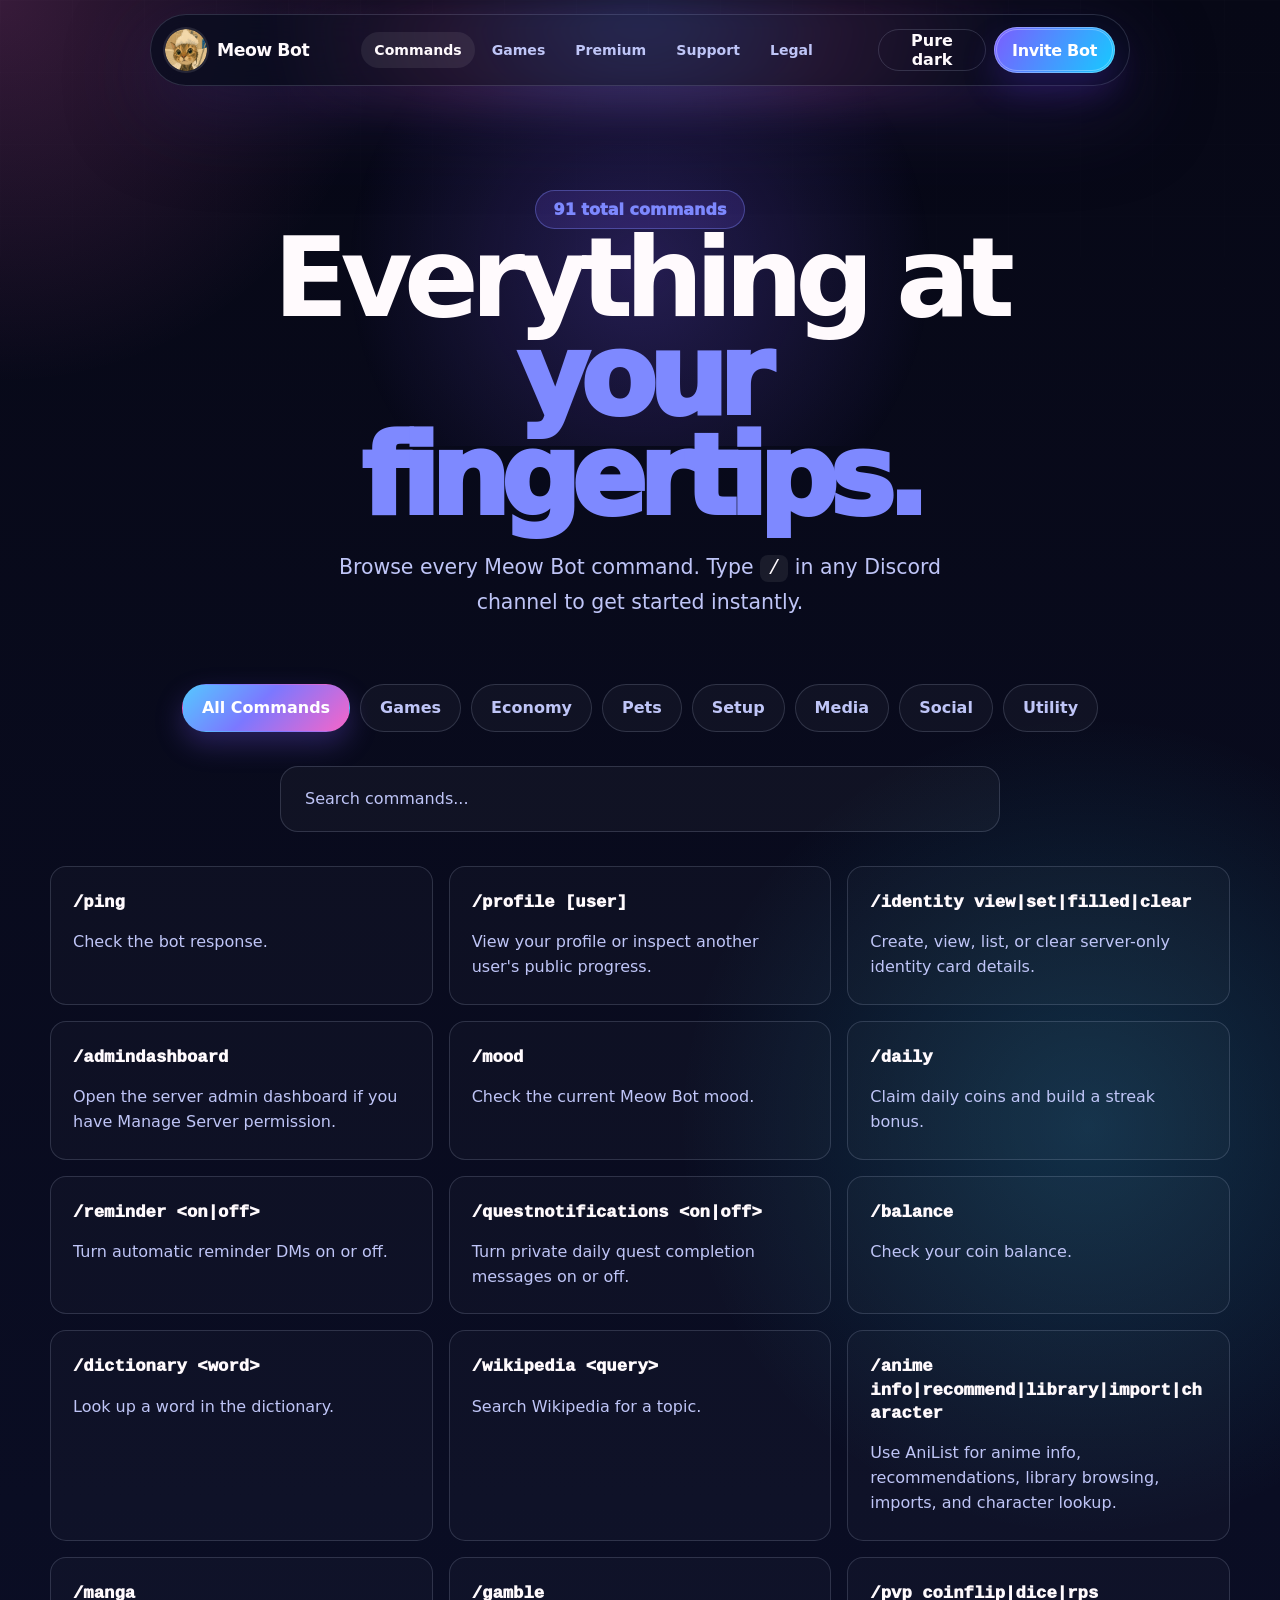
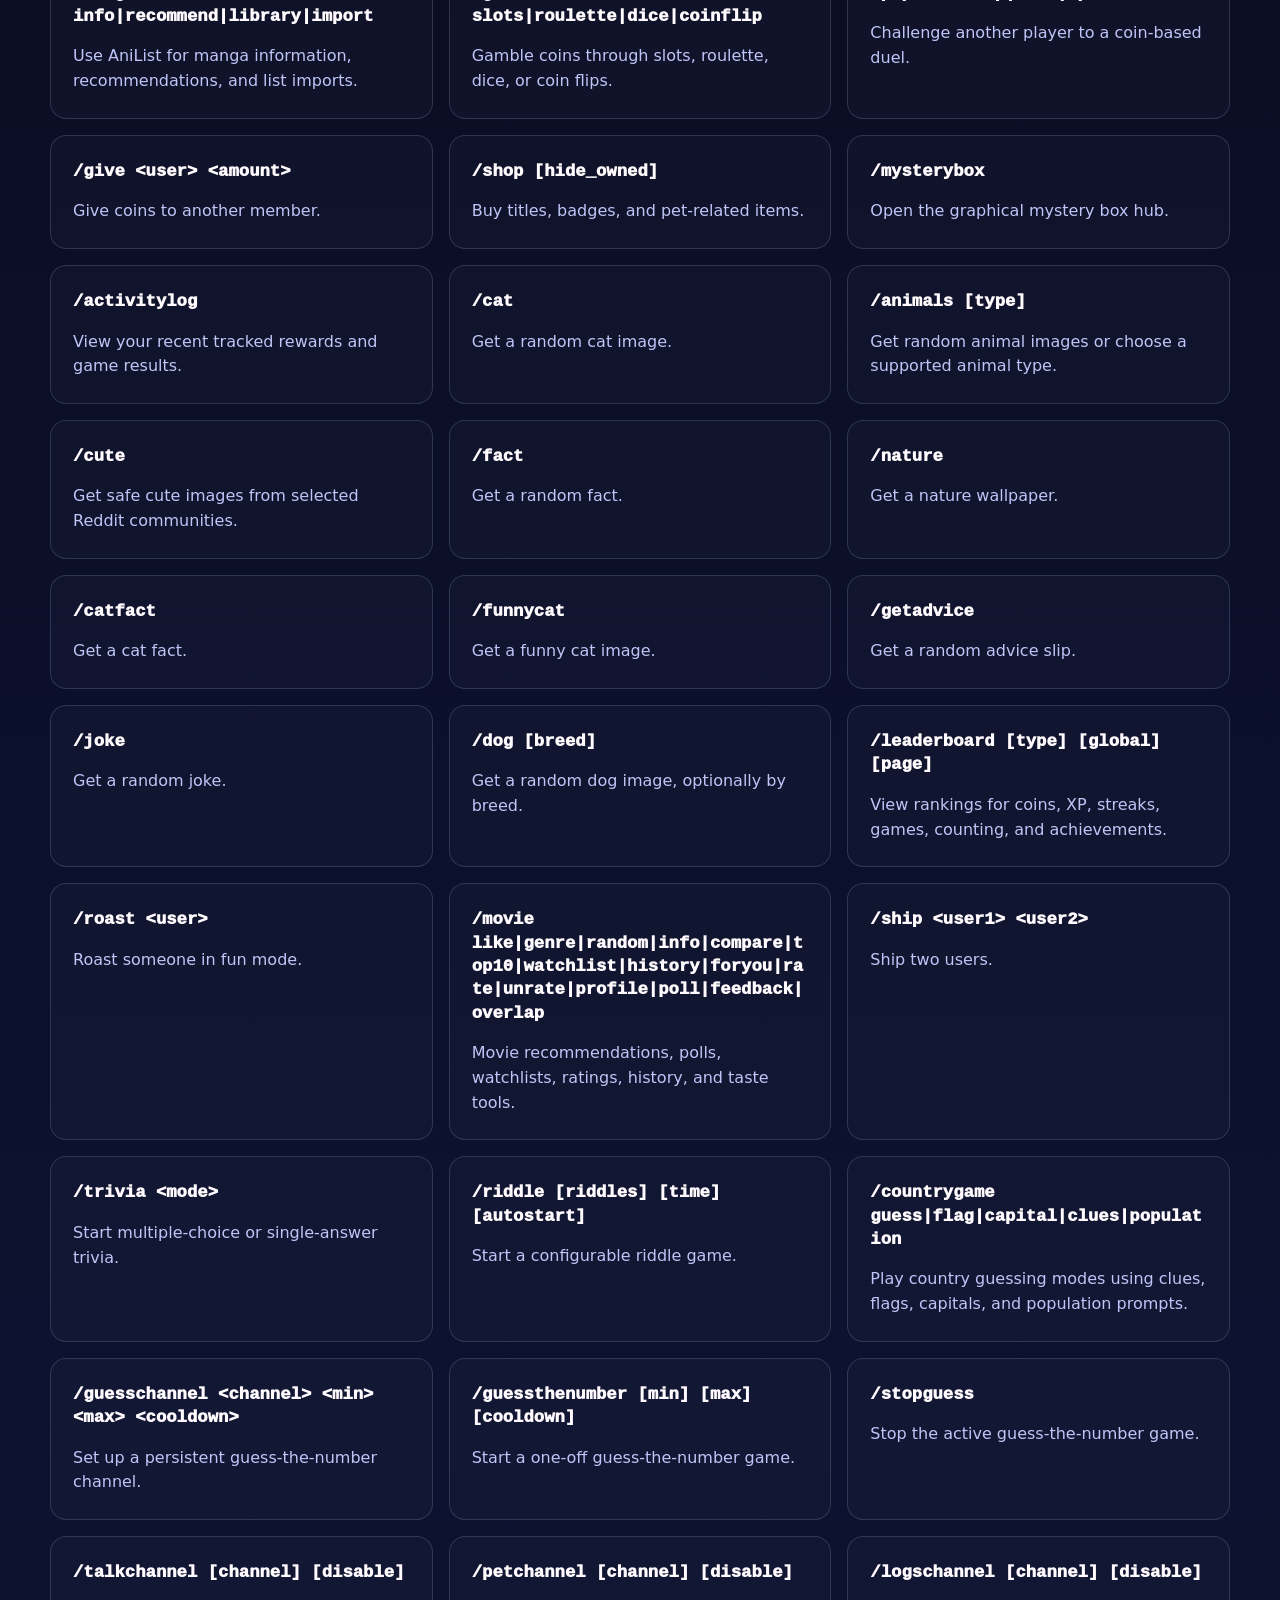
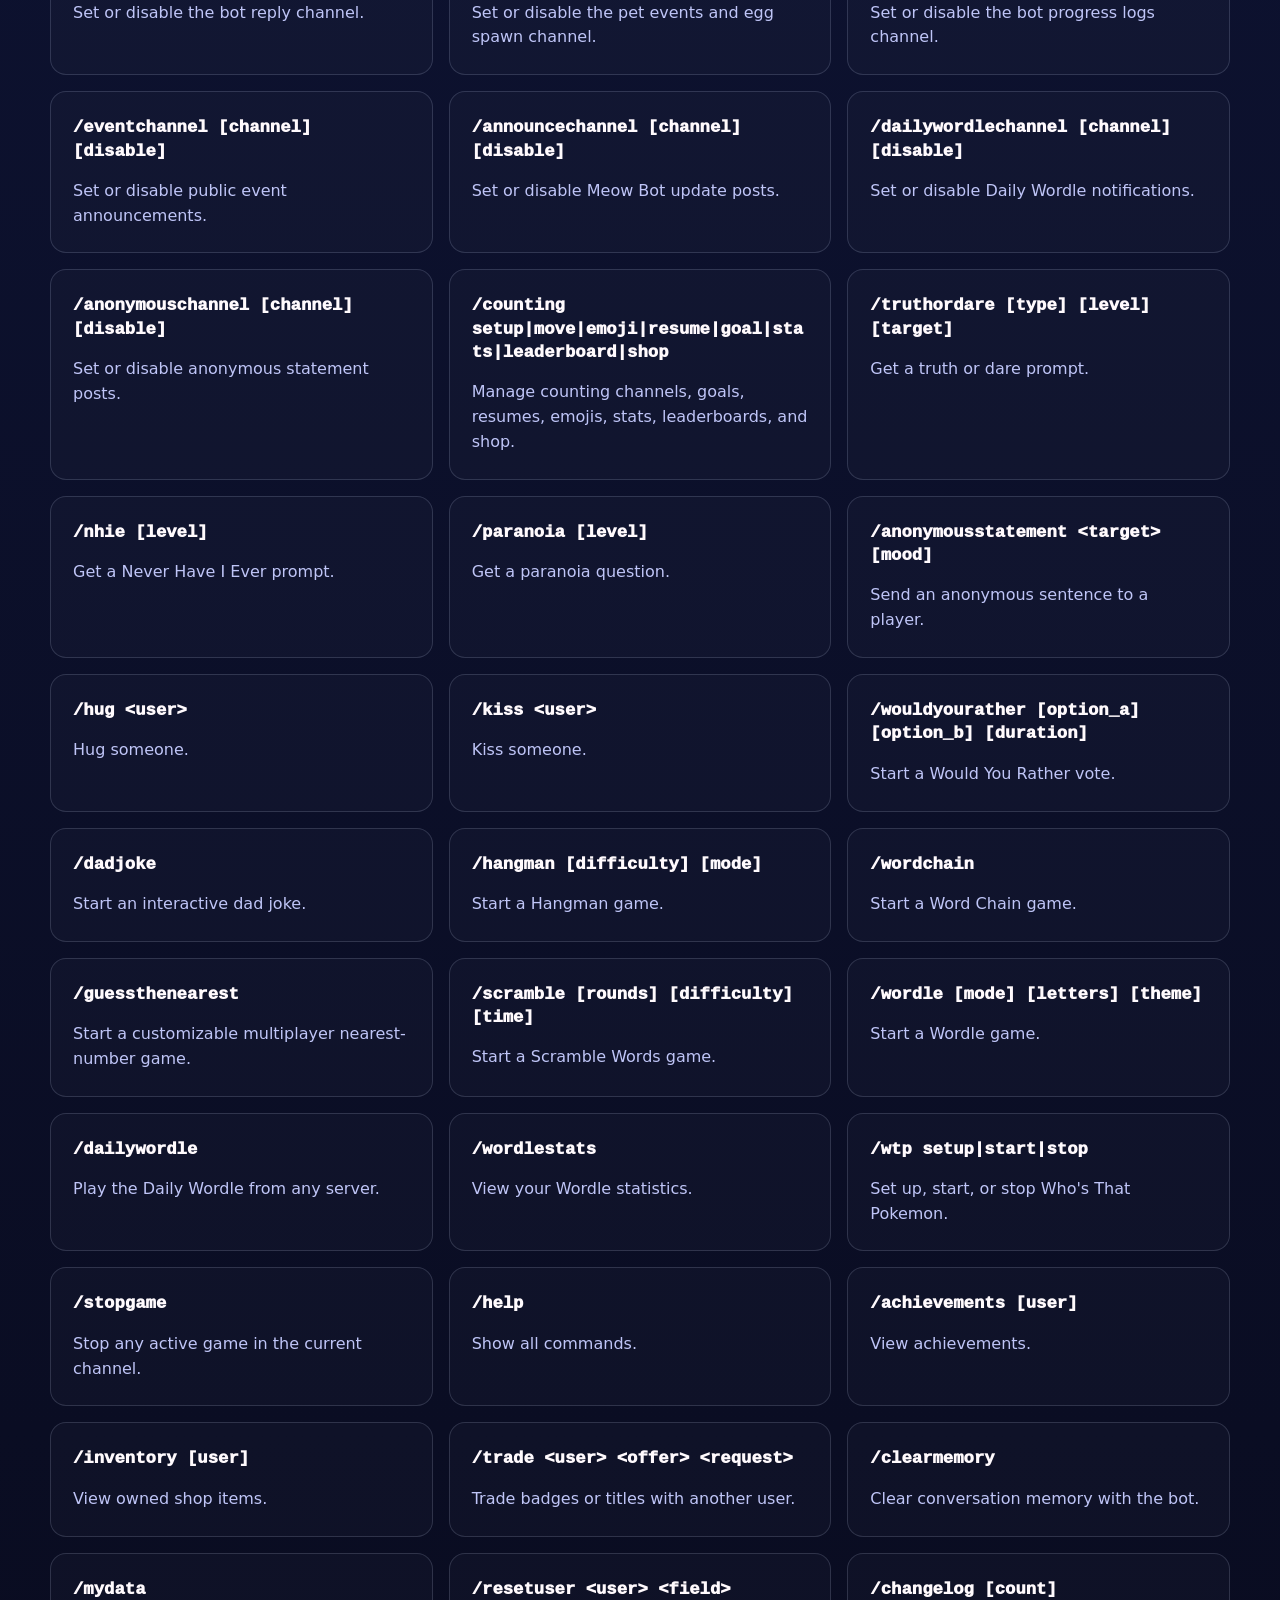
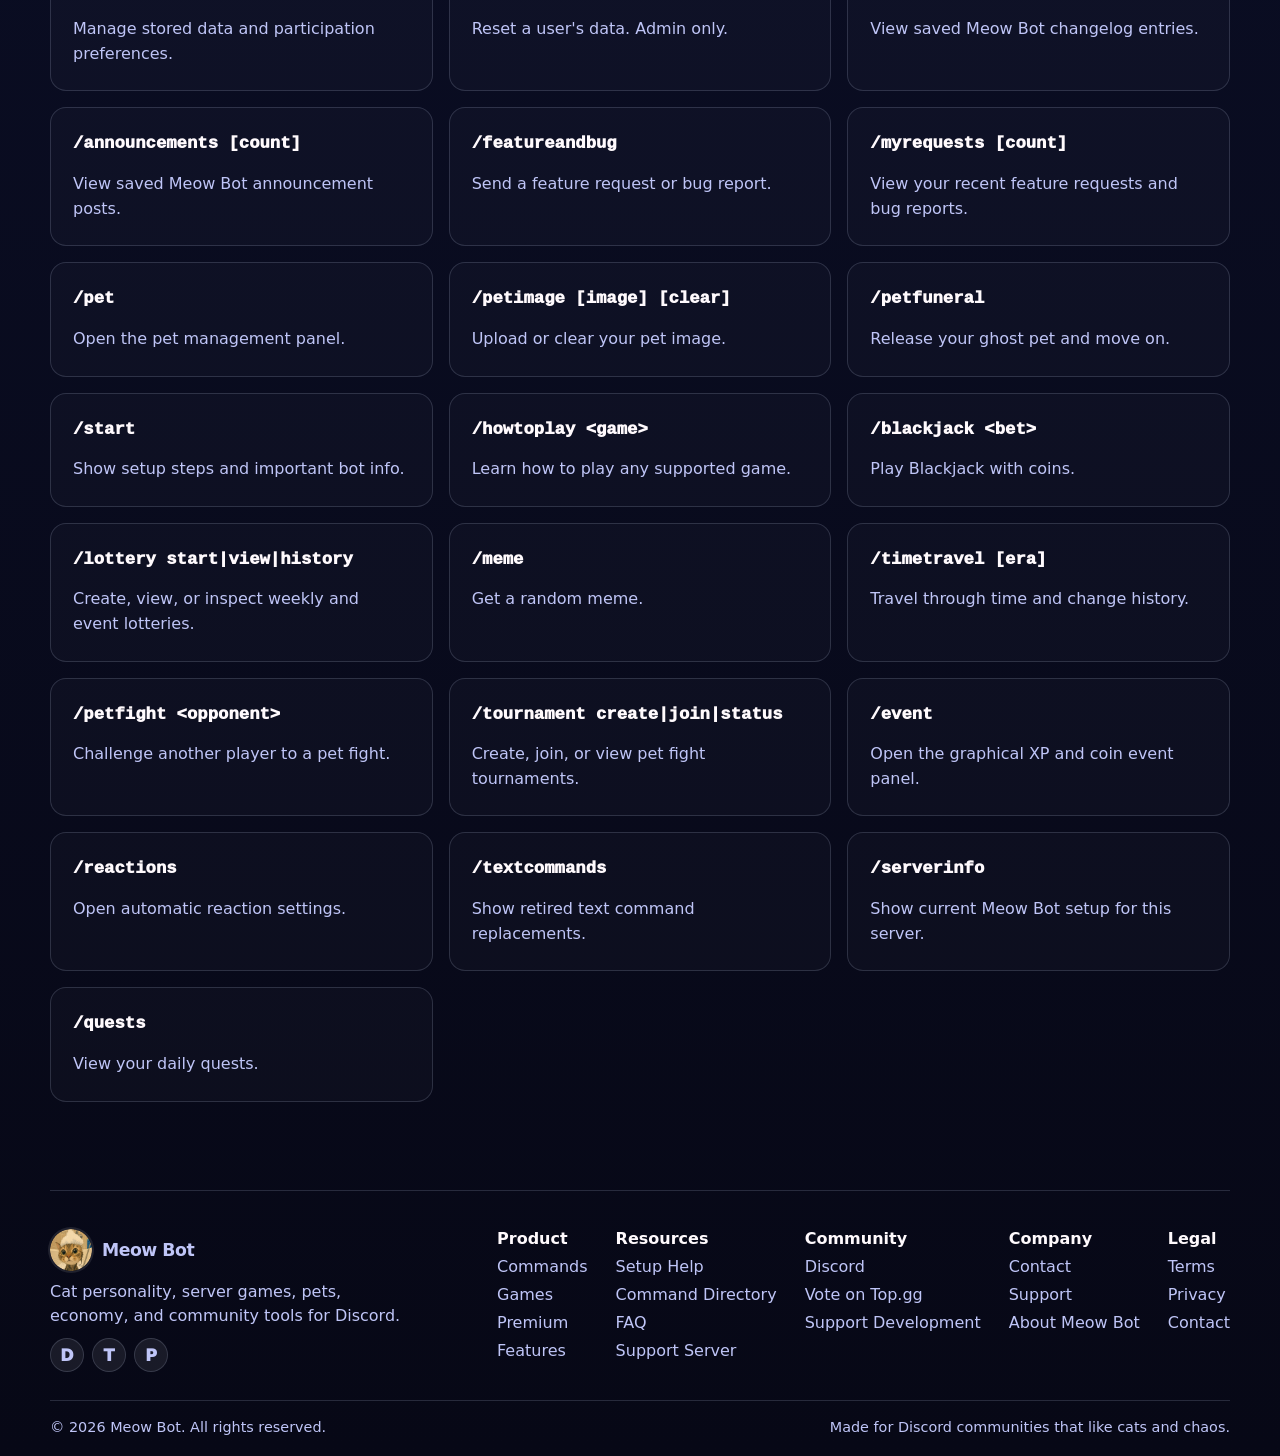
==== commit d8ca133f: "Add files via upload" ====
--- a/commands.html
+++ b/commands.html
@@ -15,22 +15,14 @@
     <div class="nav-actions"><button class="menu-toggle" id="menuToggle" type="button" aria-label="Toggle menu">=</button><button class="theme-toggle" id="themeToggle" type="button">Pure dark</button><a class="button-primary" data-app-link="invite" href="https://discord.com/oauth2/authorize?client_id=1488940777190199386" target="_blank" rel="noopener noreferrer">Invite Bot</a></div>
   </nav>
 
-  <main class="site-shell">
-    <section class="page-hero">
-      <div>
-        <div class="eyebrow">91 total commands</div>
-        <h1>Everything at <span>your fingertips.</span></h1>
-        <p class="lead">Browse Meow Bot commands by category. Type <code>/</code> in any Discord channel to start games, manage pets, configure channels, look things up, and keep your server active.</p>
-        <div class="hero-actions"><a class="button-primary" data-app-link="invite" href="https://discord.com/oauth2/authorize?client_id=1488940777190199386" target="_blank" rel="noopener noreferrer">Add Meow Bot</a><a class="button-secondary" href="index.html">Back to Home</a></div>
-      </div>
-      <aside class="mascot-card"><img src="1.png" alt="Sleeping cat mascot"></aside>
+  <main class="site-shell command-page">
+    <section class="command-hero">
+      <div class="command-count-pill" id="commandCount">91 total commands</div>
+      <h1>Everything at <span>your fingertips.</span></h1>
+      <p class="lead">Browse every Meow Bot command. Type <code>/</code> in any Discord channel to get started instantly.</p>
     </section>
 
     <section class="command-browser" aria-label="Command browser">
-      <div class="command-toolbar">
-        <input class="command-search" id="commandSearch" type="search" placeholder="Search commands, categories, or descriptions" autocomplete="off">
-        <div class="command-count-pill" id="commandCount">91 total commands</div>
-      </div>
       <div class="command-tabs" aria-label="Command categories">
         <button class="command-tab is-active" type="button" data-command-filter="all">All Commands</button>
         <button class="command-tab" type="button" data-command-filter="games">Games</button>
@@ -40,6 +32,9 @@
         <button class="command-tab" type="button" data-command-filter="media">Media</button>
         <button class="command-tab" type="button" data-command-filter="social">Social</button>
         <button class="command-tab" type="button" data-command-filter="utility">Utility</button>
+      </div>
+      <div class="command-toolbar">
+        <input class="command-search" id="commandSearch" type="search" placeholder="Search commands..." autocomplete="off">
       </div>
       <div class="command-directory" id="commandDirectory">
         <article class="command-row" data-category="utility"><div><div class="command-name">/ping</div><span class="command-category">Utility</span></div><div class="command-description">Check the bot response.</div></article>
@@ -136,6 +131,15 @@
       </div>
       <div class="command-empty" id="commandEmpty" hidden>No commands matched your search.</div>
     </section>
+    <footer class="footer">
+      <div class="footer-col"><a class="brand" href="index.html"><img src="favicon.png?v=5" alt="Meow Bot logo"><span>Meow Bot</span></a><p>Cat personality, server games, pets, economy, and community tools for Discord.</p><div class="social-row"><a class="social-link" data-app-link="discord" href="https://discord.gg/8aeWmjAd" target="_blank" rel="noopener noreferrer">D</a><a class="social-link" data-app-link="vote" href="https://top.gg/bot/1488940777190199386" target="_blank" rel="noopener noreferrer">T</a><a class="social-link" data-app-link="support" href="https://www.patreon.com/cw/FluffyThePenguin/membership" target="_blank" rel="noopener noreferrer">P</a></div></div>
+      <div class="footer-col"><strong>Product</strong><a href="commands.html">Commands</a><a href="games.html">Games</a><a href="premium.html">Premium</a><a href="index.html#features">Features</a></div>
+      <div class="footer-col"><strong>Resources</strong><a href="support.html">Setup Help</a><a href="commands.html">Command Directory</a><a href="index.html#faq">FAQ</a><a data-app-link="discord" href="https://discord.gg/8aeWmjAd" target="_blank" rel="noopener noreferrer">Support Server</a></div>
+      <div class="footer-col"><strong>Community</strong><a data-app-link="discord" href="https://discord.gg/8aeWmjAd" target="_blank" rel="noopener noreferrer">Discord</a><a data-app-link="vote" href="https://top.gg/bot/1488940777190199386" target="_blank" rel="noopener noreferrer">Vote on Top.gg</a><a href="premium.html">Support Development</a></div>
+      <div class="footer-col"><strong>Company</strong><a href="support.html">Contact</a><a href="premium.html">Support</a><a href="index.html#home">About Meow Bot</a></div>
+      <div class="footer-col"><strong>Legal</strong><a href="terms.html">Terms</a><a href="privacy.html">Privacy</a><a href="support.html">Contact</a></div>
+      <div class="footer-bottom"><span>© 2026 Meow Bot. All rights reserved.</span><span>Made for Discord communities that like cats and chaos.</span></div>
+    </footer>
   </main>
 
   <script src="site-page.js"></script>
@@ -149,7 +153,7 @@
       var active = 'all';
 
       function label(value) {
-        return value === 'all' ? 'commands' : value + ' commands';
+        return value === 'all' ? 'total commands' : value + ' commands';
       }
 
       function render() {
--- a/site-page.css
+++ b/site-page.css
@@ -1,17 +1,23 @@
 :root { color-scheme: dark; --bg:#070816; --bg2:#0d1230; --panel:rgba(18,24,54,.82); --panel2:rgba(25,32,72,.94); --card:rgba(255,255,255,.075); --text:#fffafd; --muted:#bfc5f7; --line:rgba(213,221,255,.16); --cyan:#34d5ff; --pink:#f765c8; --soft:#7e89ff; --green:#5af0a1; --shadow:0 28px 90px rgba(0,0,0,.35); --max:1180px; }
-html[data-theme="light"] { color-scheme:light; --bg:#fff7fb; --bg2:#eef7ff; --panel:rgba(255,255,255,.84); --panel2:rgba(255,255,255,.94); --card:rgba(22,31,72,.07); --text:#12162e; --muted:#56607f; --line:rgba(22,31,72,.15); --cyan:#087fa8; --pink:#c32d99; --soft:#5b62da; --green:#167a45; --shadow:0 28px 90px rgba(74,84,130,.18); }
+html[data-theme="light"] { color-scheme:light; --bg:#f7f8ff; --bg2:#eaf3fb; --panel:rgba(255,255,255,.94); --panel2:#fff; --card:rgba(35,45,78,.08); --text:#090d1f; --muted:#35405f; --line:rgba(23,31,58,.2); --cyan:#056f96; --pink:#a91984; --soft:#5547df; --green:#0f6b3a; --shadow:0 24px 70px rgba(74,84,130,.16); }
 html[data-theme="pure-dark"] { --bg:#000; --bg2:#050505; --panel:rgba(12,12,12,.9); --panel2:rgba(18,18,18,.96); --card:rgba(255,255,255,.07); --muted:#c7c7c7; --line:rgba(255,255,255,.14); --cyan:#eee; --pink:#d8d8d8; --soft:#fff; --green:#f5f5f5; --shadow:none; }
 * { box-sizing: border-box; }
 html { scroll-behavior: smooth; }
 body { margin:0; font-family:Inter,ui-sans-serif,system-ui,-apple-system,BlinkMacSystemFont,"Segoe UI",sans-serif; color:var(--text); background:radial-gradient(circle at top left,rgba(247,101,200,.2),transparent 30vw),radial-gradient(circle at 85% 18%,rgba(52,213,255,.18),transparent 32vw),linear-gradient(180deg,var(--bg),var(--bg2) 48%,var(--bg)); overflow-x:hidden; }
+html[data-theme="light"] body { background:radial-gradient(circle at top left,rgba(126,91,255,.1),transparent 34vw),radial-gradient(circle at 85% 18%,rgba(52,213,255,.13),transparent 34vw),linear-gradient(180deg,var(--bg),var(--bg2) 52%,var(--bg)); }
 body:before { content:""; position:fixed; inset:0; pointer-events:none; z-index:-1; opacity:.2; background-image:linear-gradient(rgba(255,255,255,.06) 1px,transparent 1px),linear-gradient(90deg,rgba(255,255,255,.06) 1px,transparent 1px); background-size:72px 72px; mask-image:linear-gradient(to bottom,black,transparent 78%); }
+html[data-theme="light"] body:before { opacity:.16; background-image:linear-gradient(rgba(23,31,58,.08) 1px,transparent 1px),linear-gradient(90deg,rgba(23,31,58,.08) 1px,transparent 1px); }
 a { color:inherit; text-decoration:none; }
 button,input { font:inherit; }
 img { max-width:100%; display:block; }
 .site-shell { width:min(100% - 32px,var(--max)); margin:0 auto; }
-.nav { position:sticky; top:14px; z-index:40; display:flex; align-items:center; justify-content:space-between; gap:18px; margin-top:14px; padding:12px 14px; border:1px solid var(--line); border-radius:999px; background:rgba(10,13,33,.78); box-shadow:var(--shadow); backdrop-filter:blur(18px); }
-html[data-theme="light"] .nav { background:rgba(255,255,255,.76); }
+.site-shell.nav { width:min(100% - 32px,980px); }
+.nav { position:sticky; top:14px; z-index:40; display:flex; align-items:center; justify-content:space-between; gap:18px; margin-top:14px; padding:12px 14px; border:1px solid var(--line); border-radius:999px; background:rgba(10,13,33,.78); box-shadow:0 22px 80px rgba(126,91,255,.18),var(--shadow); backdrop-filter:blur(18px); }
+.nav:before { content:""; position:absolute; inset:-24px -34px; z-index:-1; border-radius:inherit; background:radial-gradient(circle at 50% 0,rgba(126,137,255,.28),rgba(247,101,200,.12) 38%,transparent 72%); filter:blur(18px); opacity:.9; pointer-events:none; }
+html[data-theme="light"] .nav { background:rgba(255,255,255,.94); }
+html[data-theme="light"] .nav:before { background:radial-gradient(circle at 50% 0,rgba(85,200,255,.28),rgba(126,91,255,.16) 42%,transparent 72%); opacity:.85; }
 html[data-theme="pure-dark"] .nav { background:rgba(0,0,0,.82); }
+html[data-theme="pure-dark"] .nav:before { background:radial-gradient(circle at 50% 0,rgba(255,255,255,.16),rgba(255,255,255,.06) 38%,transparent 72%); opacity:.75; }
 .brand { display:inline-flex; align-items:center; gap:10px; font-weight:900; letter-spacing:-.03em; }
 .brand img { width:42px; height:42px; border-radius:999px; object-fit:cover; box-shadow:0 0 0 2px rgba(255,255,255,.1); }
 .brand span { font-size:1.08rem; }
@@ -20,11 +26,18 @@
 .nav-links a:hover,.nav-links a.is-active { color:var(--text); background:var(--card); }
 .nav-actions { display:flex; align-items:center; gap:8px; }
 .theme-toggle,.menu-toggle { min-height:42px; border:1px solid var(--line); border-radius:999px; background:transparent; color:var(--text); padding:0 14px; cursor:pointer; font-weight:750; }
+.theme-toggle { width:108px; flex:0 0 108px; text-align:center; }
 .menu-toggle { display:none; width:44px; padding:0; }
 .button-primary,.button-secondary { display:inline-flex; min-height:46px; align-items:center; justify-content:center; gap:8px; border-radius:999px; padding:0 18px; font-weight:900; letter-spacing:-.02em; border:1px solid var(--line); white-space:nowrap; }
-.button-primary { color:#fff; border:0; background:linear-gradient(135deg,#55c8ff,#7b78ff 45%,#f765c8); box-shadow:0 18px 42px rgba(126,137,255,.28); }
+.button-primary { position:relative; overflow:hidden; color:#fff; border:0; background:linear-gradient(120deg,#6f35ff 0%,#21d4fd 38%,#b721ff 72%,#6f35ff 100%); background-size:240% 240%; box-shadow:0 16px 34px rgba(111,53,255,.24),0 0 0 1px rgba(255,255,255,.28) inset; animation:inviteGradientFlow 3.8s ease-in-out infinite; }
+.button-primary:after { content:""; position:absolute; inset:2px; border:1px solid rgba(255,255,255,.3); border-radius:inherit; pointer-events:none; }
+html[data-theme="dark"] .button-primary { background:linear-gradient(120deg,#7c5cff 0%,#19c7ff 40%,#d05cff 74%,#7c5cff 100%); background-size:240% 240%; }
+html[data-theme="pure-dark"] .button-primary { background:linear-gradient(120deg,#111827 0%,#2563eb 34%,#06b6d4 68%,#111827 100%); background-size:240% 240%; box-shadow:0 0 0 1px rgba(96,165,250,.32) inset,0 14px 30px rgba(37,99,235,.2); }
 .button-secondary { color:var(--text); background:var(--card); }
-.page-hero { display:grid; grid-template-columns:minmax(0,1fr) minmax(300px,.72fr); gap:clamp(24px,5vw,62px); align-items:center; padding:clamp(62px,10vw,118px) 0 42px; }
+.social-row { display:flex; flex-wrap:wrap; gap:8px; }
+.social-link { display:inline-grid; place-items:center; width:34px; height:34px; border:1px solid var(--line); border-radius:999px; color:var(--muted); background:var(--card); font-weight:950; }
+.social-link:hover { color:var(--text); }
+.page-hero { display:grid; grid-template-columns:minmax(0,1fr) minmax(300px,.72fr); gap:clamp(24px,5vw,62px); align-items:center; padding:clamp(58px,9vw,106px) 0 36px; }
 .eyebrow { display:inline-flex; width:fit-content; margin-bottom:18px; padding:9px 13px; border:1px solid var(--line); border-radius:999px; color:var(--muted); background:var(--card); font-size:.82rem; font-weight:900; letter-spacing:.08em; text-transform:uppercase; }
 h1 { margin:0; font-size:clamp(3rem,8vw,6.8rem); line-height:.9; letter-spacing:-.09em; text-transform:uppercase; }
 h1 span { display:block; font-weight:300; font-style:italic; color:transparent; -webkit-text-stroke:1px rgba(255,255,255,.9); }
@@ -34,41 +47,70 @@
 .mascot-card { min-height:360px; display:grid; place-items:center; padding:0; overflow:visible; }
 .mascot-card img { width:min(100%,300px); filter:drop-shadow(0 24px 34px rgba(0,0,0,.28)); }
 .mascot-card img.is-round { aspect-ratio:1; border-radius:999px; object-fit:cover; }
-.section { padding:54px 0; }
+.section { padding:48px 0; scroll-margin-top:118px; }
 .section-head { max-width:760px; margin-bottom:24px; }
 .section-kicker { color:var(--cyan); font-weight:950; letter-spacing:.11em; text-transform:uppercase; font-size:.78rem; }
 h2 { margin:10px 0 0; font-size:clamp(2.1rem,5vw,4.4rem); line-height:.96; letter-spacing:-.08em; text-transform:uppercase; }
 h2 em { display:block; font-weight:300; color:transparent; -webkit-text-stroke:1px rgba(255,255,255,.82); }
 html[data-theme="light"] h2 em { -webkit-text-stroke-color:rgba(18,22,46,.66); }
-.grid-2 { display:grid; grid-template-columns:repeat(2,minmax(0,1fr)); gap:14px; }
+.grid-2 { display:grid; grid-template-columns:repeat(2,minmax(0,1fr)); gap:14px; align-items:start; }
 .grid-3 { display:grid; grid-template-columns:repeat(3,minmax(0,1fr)); gap:14px; }
-.card { padding:20px; border:1px solid var(--line); border-radius:24px; background:var(--panel); }
+.premium-card-grid { align-items:stretch; }
+.premium-card-grid > .card { align-self:stretch; height:100%; }
+.card { align-self:start; padding:20px; border:1px solid var(--line); border-radius:24px; background:var(--panel); }
 .card h3 { margin:0 0 10px; font-size:1.18rem; letter-spacing:-.025em; }
 .card p,.card span,.card li { color:var(--muted); line-height:1.62; }
 .card code { color:var(--cyan); font-weight:950; }
+.legal-document-grid { align-items:stretch; }
+.legal-document-grid > .card { align-self:stretch; height:100%; }
+.legal-document-grid > .card:not(.legal-wide) { display:flex; flex-direction:column; }
+.legal-wide { grid-column:1 / -1; }
+.legal-summary { max-width:820px; }
+.legal-document-grid .legal-summary { max-width:none; }
+.legal-long-list ul { columns:2; column-gap:36px; margin-bottom:0; }
+.legal-long-list li { break-inside:avoid; margin-bottom:8px; }
+.table-wrap { width:100%; overflow:auto; border:1px solid var(--line); border-radius:18px; }
+.table { width:100%; border-collapse:collapse; min-width:720px; }
+.table th,.table td { padding:14px 16px; border-bottom:1px solid var(--line); color:var(--muted); text-align:left; vertical-align:top; line-height:1.5; }
+.table th { color:var(--text); background:var(--card); font-size:.8rem; letter-spacing:.08em; text-transform:uppercase; }
+.table tr:last-child td { border-bottom:0; }
 .command-card { display:grid; grid-template-columns:minmax(130px,auto) minmax(0,1fr); gap:14px; align-items:start; }
-.command-browser { display:grid; gap:18px; padding-bottom:54px; }
-.command-toolbar { display:grid; grid-template-columns:minmax(0,1fr) auto; gap:14px; align-items:center; }
-.command-search { width:100%; min-height:50px; border:1px solid var(--line); border-radius:999px; background:var(--panel); color:var(--text); padding:0 18px; outline:none; }
+.command-page { --max:1180px; }
+.command-hero { position:relative; display:grid; justify-items:center; text-align:center; padding:clamp(58px,9vw,104px) 0 clamp(36px,6vw,64px); }
+.command-hero:before { content:""; position:absolute; top:0; left:50%; width:min(780px,90vw); height:360px; transform:translateX(-50%); background:radial-gradient(circle,rgba(126,91,255,.25),transparent 68%); pointer-events:none; z-index:-1; }
+.command-hero h1 { max-width:760px; font-size:clamp(4rem,9vw,6.9rem); letter-spacing:-.075em; text-transform:none; }
+.command-hero h1 span { color:var(--soft); -webkit-text-stroke:0; font-style:normal; font-weight:950; }
+.command-hero .lead { max-width:660px; margin-top:24px; }
+.command-hero code { padding:2px 8px; border-radius:8px; color:var(--text); background:var(--card); }
+.command-browser { display:grid; gap:34px; padding-bottom:54px; }
+.command-toolbar { width:min(720px,100%); justify-self:center; }
+.command-search { width:100%; min-height:66px; border:1px solid var(--line); border-radius:18px; background:rgba(255,255,255,.035); color:var(--text); padding:0 24px; outline:none; }
 .command-search::placeholder { color:var(--muted); }
-.command-count-pill { justify-self:end; border:1px solid var(--line); border-radius:999px; padding:13px 16px; color:var(--muted); background:var(--card); font-weight:900; white-space:nowrap; }
-.command-tabs { display:flex; gap:10px; flex-wrap:wrap; }
-.command-tab { min-height:40px; border:1px solid var(--line); border-radius:999px; background:var(--card); color:var(--muted); padding:0 14px; cursor:pointer; font-weight:900; }
-.command-tab.is-active { color:var(--text); background:linear-gradient(135deg,rgba(85,200,255,.24),rgba(247,101,200,.22)); border-color:rgba(255,255,255,.28); }
-.command-directory { display:grid; gap:10px; }
-.command-row { display:grid; grid-template-columns:minmax(210px,.36fr) minmax(0,1fr); gap:18px; align-items:start; padding:18px 20px; border:1px solid var(--line); border-radius:22px; background:var(--panel); }
+.command-count-pill { width:fit-content; border:1px solid rgba(126,137,255,.38); border-radius:999px; padding:9px 18px; color:var(--soft); background:rgba(126,91,255,.16); font-weight:950; white-space:nowrap; }
+.command-tabs { display:flex; justify-content:center; gap:10px; flex-wrap:wrap; }
+.command-tab { min-height:48px; border:1px solid var(--line); border-radius:999px; background:rgba(255,255,255,.035); color:var(--muted); padding:0 19px; cursor:pointer; font-weight:900; }
+.command-tab.is-active { color:#fff; background:linear-gradient(135deg,#55c8ff,#7b78ff 45%,#f765c8); border-color:transparent; box-shadow:0 12px 28px rgba(126,91,255,.28); }
+html[data-theme="light"] .command-tab.is-active { color:#fff; background:linear-gradient(135deg,#278bd8,#6a5cff 48%,#c936aa); border-color:transparent; }
+.command-directory { display:grid; grid-template-columns:repeat(3,minmax(0,1fr)); gap:16px; }
+.command-row { display:block; min-height:108px; padding:24px 22px; border:1px solid var(--line); border-radius:16px; background:rgba(255,255,255,.025); }
+html[data-theme="light"] .command-search,html[data-theme="light"] .command-tab,html[data-theme="light"] .command-row { background:rgba(255,255,255,.9); }
+html[data-theme="light"] .command-row { box-shadow:0 12px 34px rgba(74,84,130,.08); }
 .command-row[hidden] { display:none; }
-.command-name { color:var(--cyan); font:900 1.05rem/1.35 ui-monospace,SFMono-Regular,Consolas,monospace; overflow-wrap:anywhere; }
-.command-description { color:var(--muted); line-height:1.55; }
-.command-category { display:inline-flex; width:fit-content; margin-top:8px; border:1px solid var(--line); border-radius:999px; padding:5px 8px; color:var(--muted); background:var(--card); font-size:.72rem; font-weight:900; letter-spacing:.08em; text-transform:uppercase; }
+.command-name { color:var(--text); font:950 1.08rem/1.35 ui-monospace,SFMono-Regular,Consolas,monospace; overflow-wrap:anywhere; }
+.command-description { margin-top:16px; color:var(--muted); line-height:1.55; }
+.command-category { display:none; }
 .command-empty { padding:22px; border:1px dashed var(--line); border-radius:22px; color:var(--muted); background:var(--card); text-align:center; }
 .tag-row { display:flex; flex-wrap:wrap; gap:9px; margin-top:16px; }
 .tag { padding:8px 10px; border:1px solid var(--line); border-radius:999px; background:var(--card); color:var(--muted); font-weight:800; font-size:.9rem; }
-.footer { display:grid; grid-template-columns:minmax(0,1fr) repeat(3,auto); gap:32px; padding:54px 0 34px; color:var(--muted); }
+@keyframes inviteGradientFlow { 0% { background-position:0% 50%; } 50% { background-position:100% 50%; } 100% { background-position:0% 50%; } }
+@media (prefers-reduced-motion:reduce) { .button-primary { animation:none; } }
+.footer { display:grid; grid-template-columns:minmax(240px,1fr) repeat(5,auto); gap:28px; margin-top:34px; padding:38px 0 22px; border-top:1px solid var(--line); color:var(--muted); }
 .footer strong { color:var(--text); }
 .footer-col { display:grid; gap:9px; align-content:start; }
+.footer-col p { max-width:360px; margin:0; line-height:1.55; }
 .footer-col a { color:var(--muted); }
 .footer-col a:hover { color:var(--text); }
-@media (max-width:900px) { .page-hero,.grid-2,.grid-3 { grid-template-columns:1fr; } .footer { grid-template-columns:repeat(2,minmax(0,1fr)); } }
-@media (max-width:760px) { .site-shell { width:min(100% - 20px,var(--max)); } .nav { top:8px; border-radius:26px; flex-wrap:wrap; } .nav-links { display:none; width:100%; flex-direction:column; align-items:stretch; order:4; } .nav.is-open .nav-links { display:flex; } .nav-links a { text-align:center; } .menu-toggle { display:inline-flex; align-items:center; justify-content:center; } .nav-actions .button-primary { min-height:42px; padding:0 13px; } .page-hero { padding-top:54px; } h1 { font-size:clamp(3rem,17vw,5rem); } .command-card,.command-toolbar,.command-row { grid-template-columns:1fr; } .command-count-pill { justify-self:stretch; text-align:center; } .footer { grid-template-columns:1fr; gap:20px; } }
-@media (max-width:430px) { .nav-actions { width:100%; justify-content:space-between; } .nav-actions .button-primary { flex:1; } .hero-actions .button-primary,.hero-actions .button-secondary { width:100%; } }
+.footer-bottom { grid-column:1 / -1; display:flex; flex-wrap:wrap; justify-content:space-between; gap:12px; padding-top:18px; border-top:1px solid var(--line); font-size:.9rem; }
+@media (max-width:900px) { .page-hero,.grid-2,.grid-3 { grid-template-columns:1fr; } .command-directory { grid-template-columns:repeat(2,minmax(0,1fr)); } .legal-long-list ul { columns:1; } .footer { grid-template-columns:repeat(3,minmax(0,1fr)); } .footer-col:first-child { grid-column:1 / -1; } }
+@media (max-width:760px) { .site-shell { width:min(100% - 20px,var(--max)); } .nav { top:8px; border-radius:26px; flex-wrap:wrap; } .nav-links { display:none; width:100%; flex-direction:column; align-items:stretch; order:4; } .nav.is-open .nav-links { display:flex; } .nav-links a { text-align:center; } .menu-toggle { display:inline-flex; align-items:center; justify-content:center; } .nav-actions .button-primary { min-height:42px; padding:0 13px; } .page-hero { padding:42px 0 24px; gap:20px; } .section { padding:34px 0; } .section-head { margin-bottom:18px; } .command-hero { padding:44px 0 34px; } .command-browser { gap:24px; padding-bottom:34px; } h1 { font-size:clamp(3rem,17vw,5rem); } h2 { font-size:clamp(2.2rem,13vw,3.8rem); } .mascot-card { min-height:220px; } .mascot-card img { width:min(72%,230px); } .command-card,.command-toolbar,.command-row,.command-directory { grid-template-columns:1fr; } .command-count-pill { justify-self:center; text-align:center; } .footer { grid-template-columns:repeat(3,minmax(0,1fr)); gap:18px 16px; margin-top:24px; padding:28px 0 26px; } .footer-col:first-child { grid-column:1 / -1; } .footer-col { gap:7px; } .footer-col p { max-width:none; font-size:.95rem; } }
+@media (max-width:430px) { .nav-actions { width:100%; justify-content:space-between; } .nav-actions .button-primary { flex:1; } .hero-actions .button-primary,.hero-actions .button-secondary { width:100%; } .footer { grid-template-columns:repeat(2,minmax(0,1fr)); } .footer-bottom { display:grid; } }
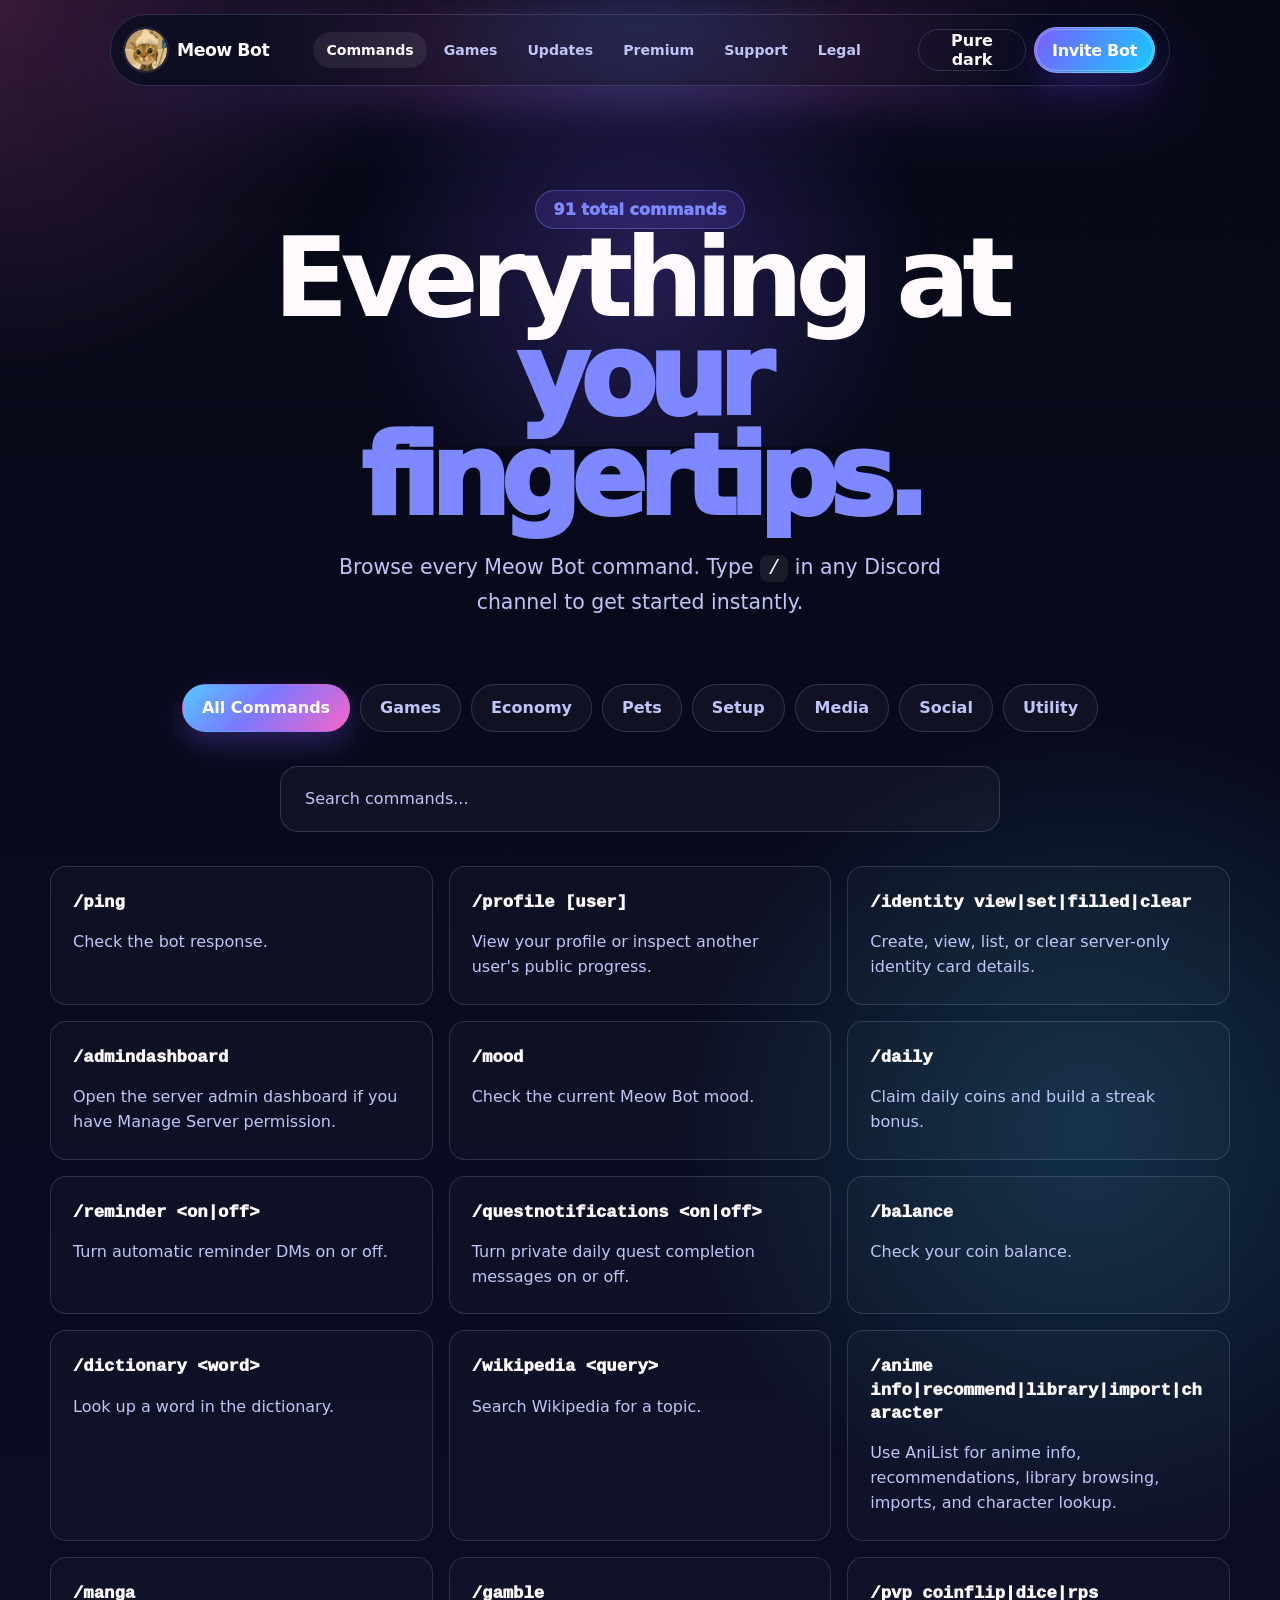
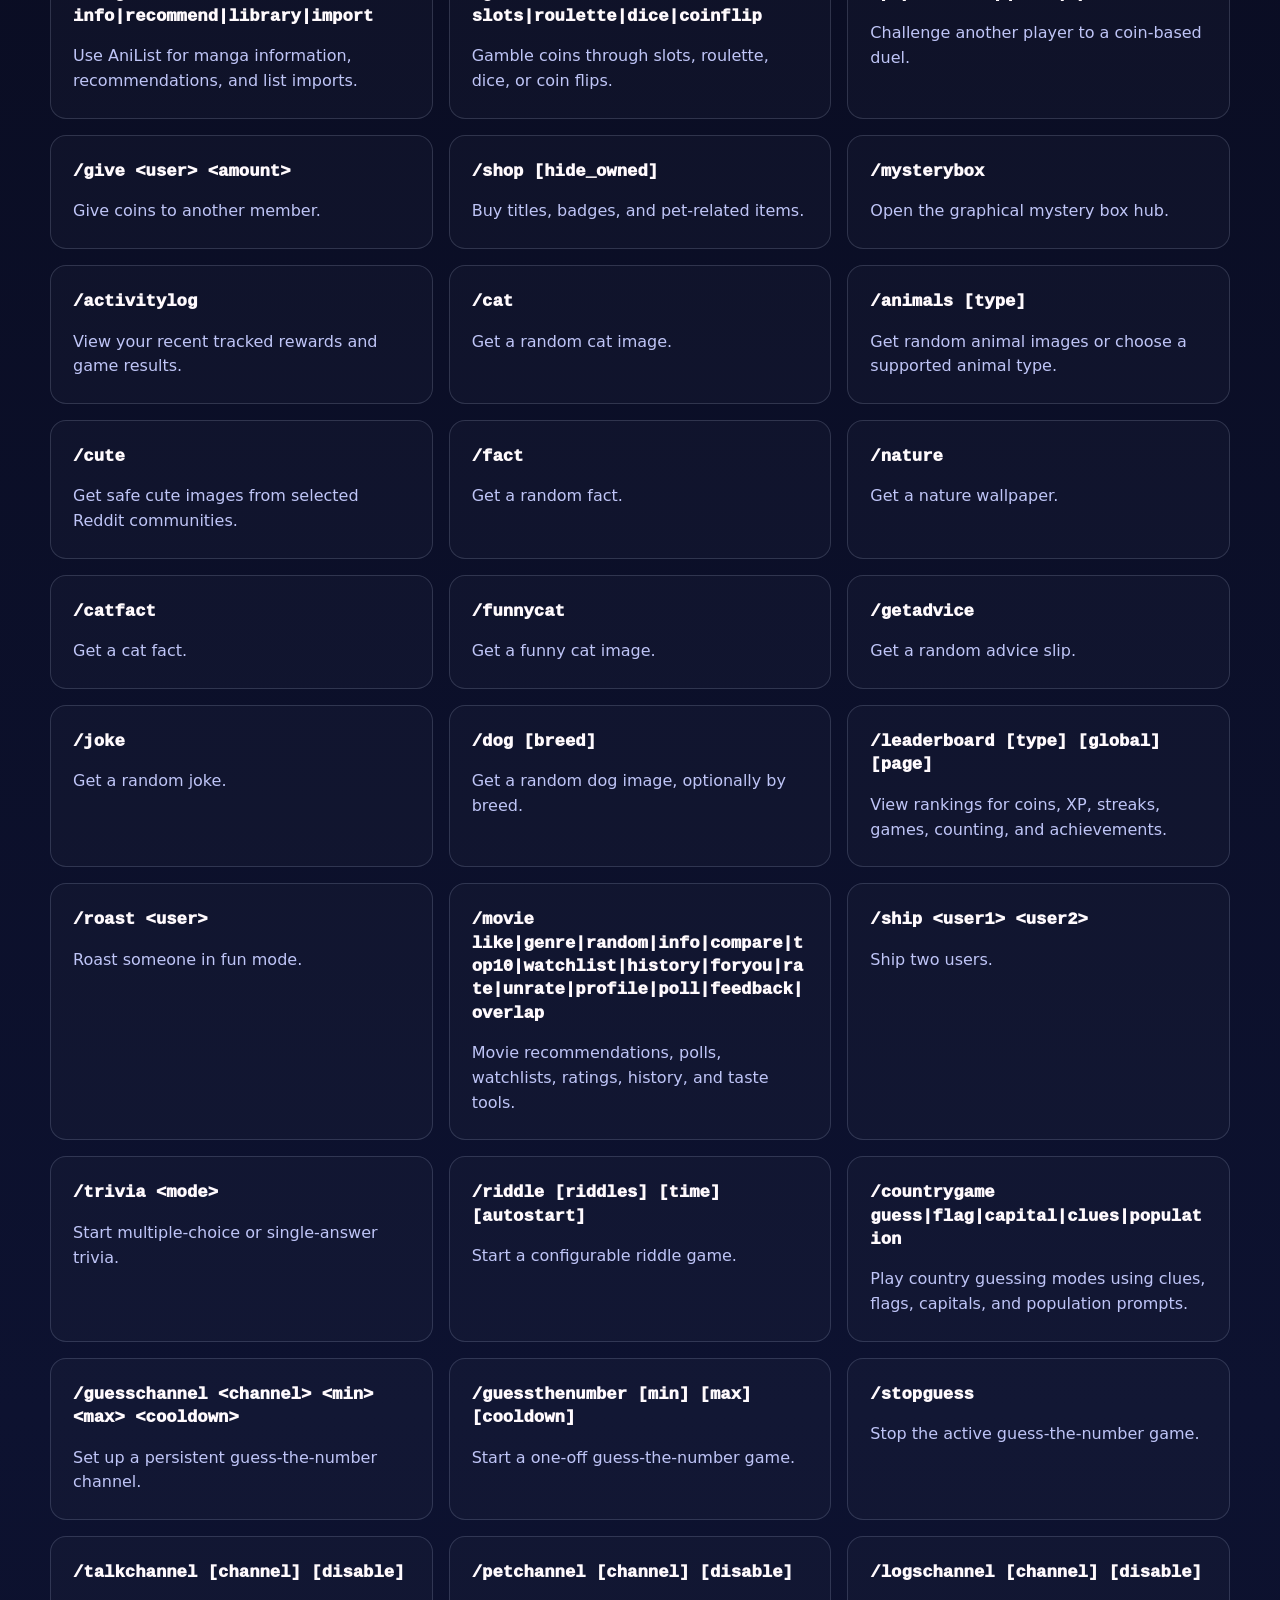
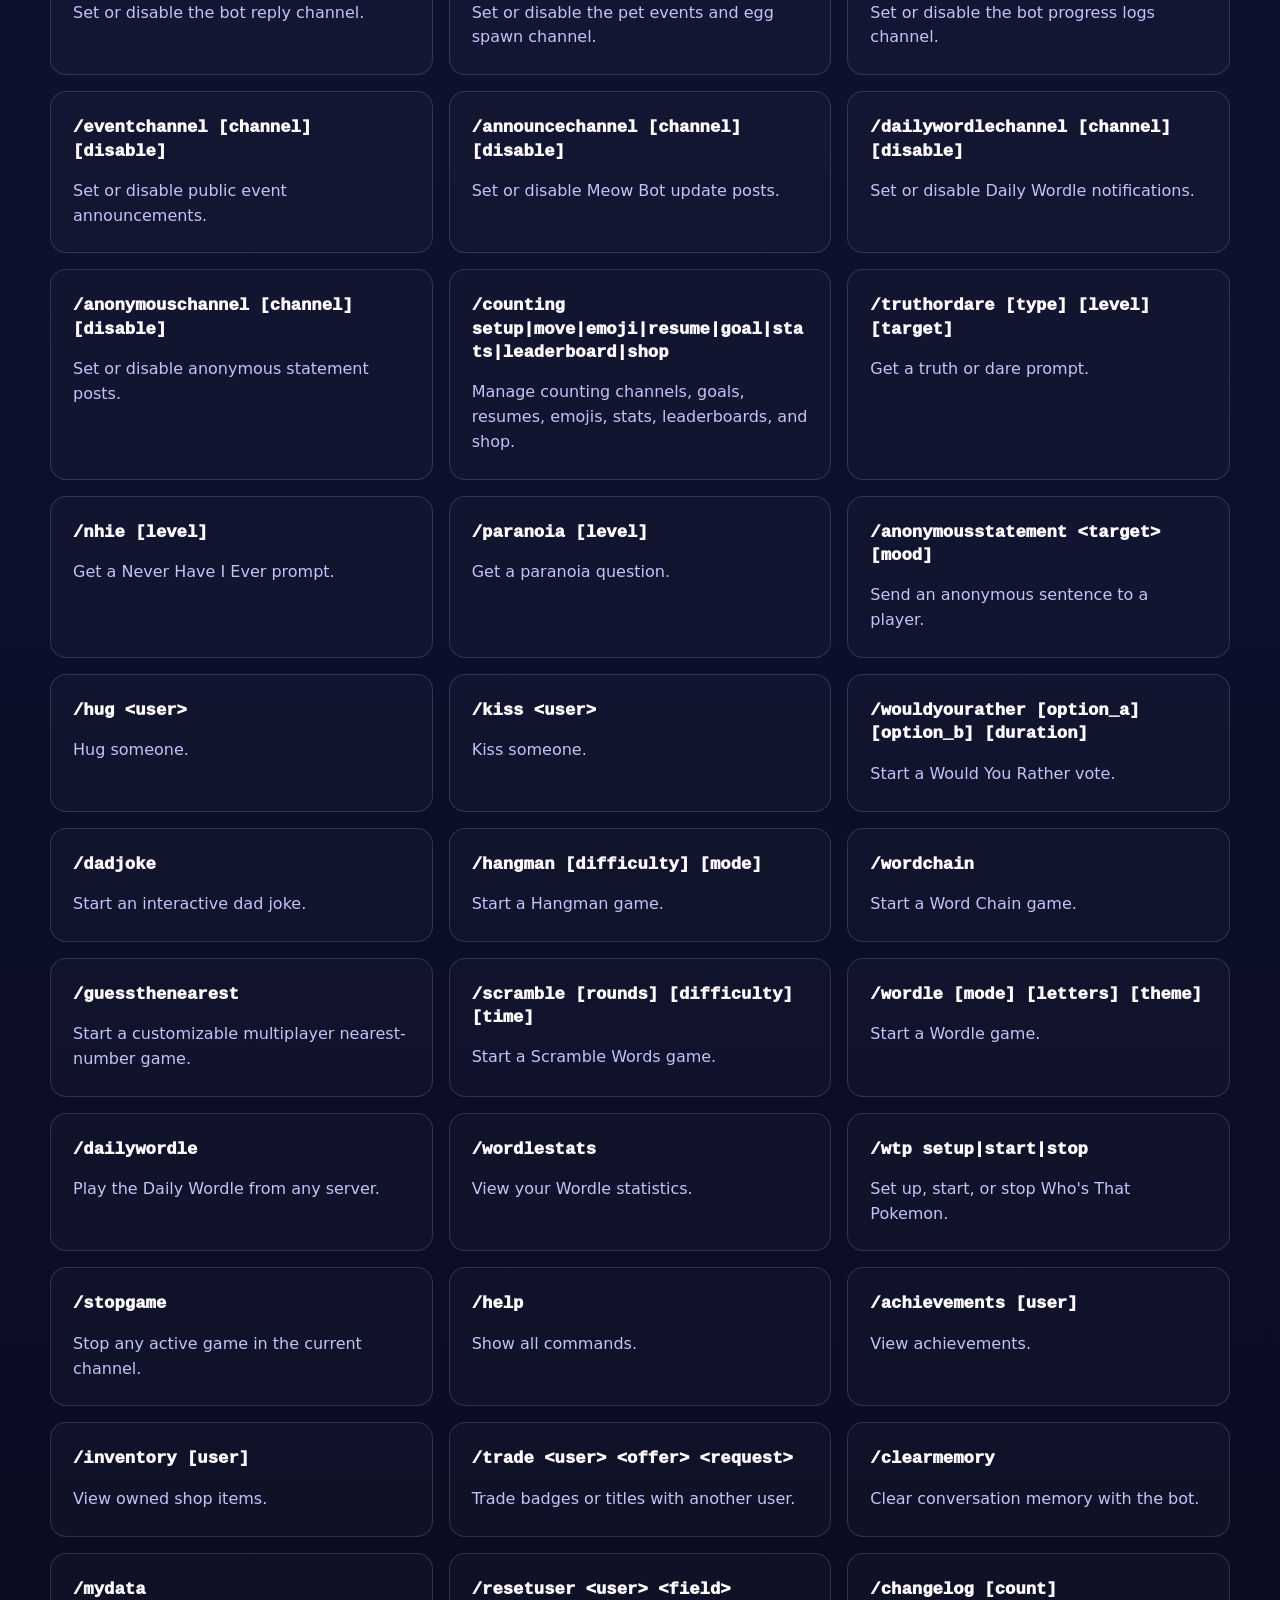
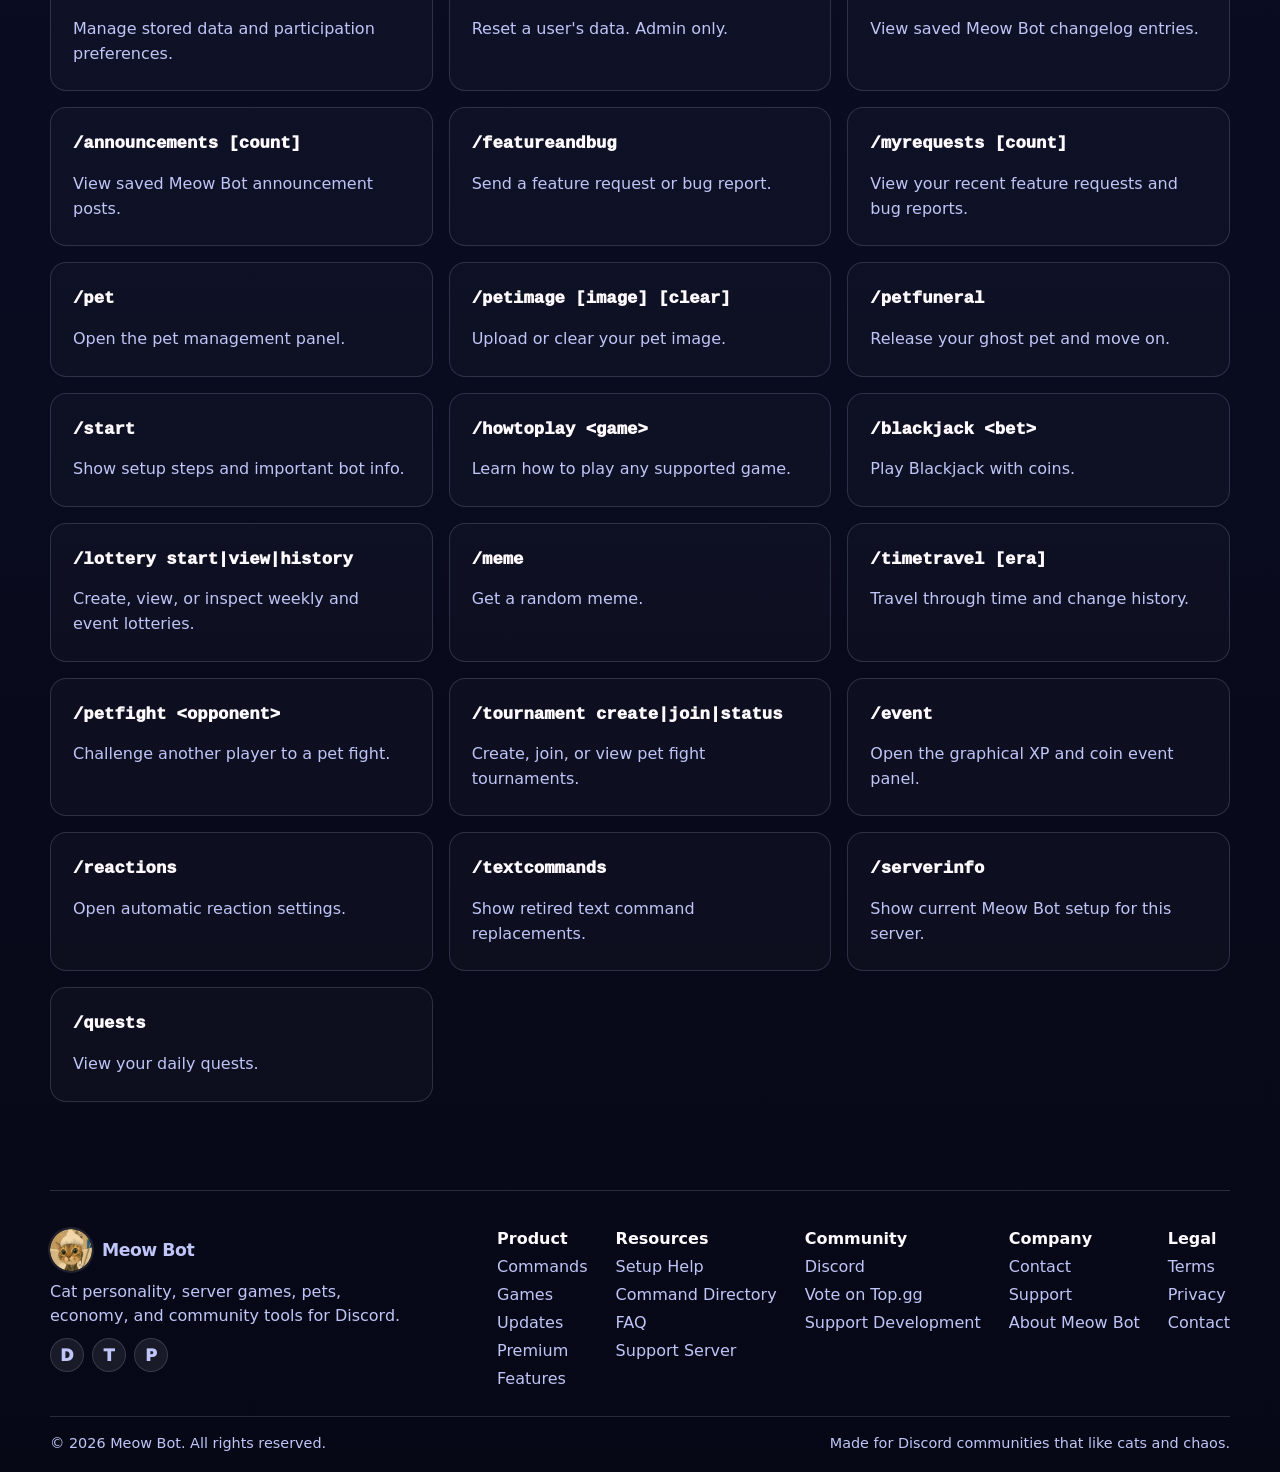
==== commit edd1b04a: "Add files via upload" ====
--- a/commands.html
+++ b/commands.html
@@ -10,8 +10,8 @@
 </head>
 <body>
   <nav class="site-shell nav" id="siteNav" aria-label="Primary navigation">
-    <a class="brand" href="index.html"><img src="favicon.png?v=5" alt="Meow Bot logo"><span>Meow Bot</span></a>
-    <div class="nav-links"><a class="is-active" href="commands.html">Commands</a><a href="games.html">Games</a><a href="premium.html">Premium</a><a href="support.html">Support</a><a href="legal.html">Legal</a></div>
+    <a class="brand" href="/"><img src="favicon.png?v=5" alt="Meow Bot logo"><span>Meow Bot</span></a>
+    <div class="nav-links"><a class="is-active" href="/commands">Commands</a><a href="/games">Games</a><a href="/updates">Updates</a><a href="/premium">Premium</a><a href="/support">Support</a><a href="/legal">Legal</a></div>
     <div class="nav-actions"><button class="menu-toggle" id="menuToggle" type="button" aria-label="Toggle menu">=</button><button class="theme-toggle" id="themeToggle" type="button">Pure dark</button><a class="button-primary" data-app-link="invite" href="https://discord.com/oauth2/authorize?client_id=1488940777190199386" target="_blank" rel="noopener noreferrer">Invite Bot</a></div>
   </nav>
 
@@ -132,12 +132,12 @@
       <div class="command-empty" id="commandEmpty" hidden>No commands matched your search.</div>
     </section>
     <footer class="footer">
-      <div class="footer-col"><a class="brand" href="index.html"><img src="favicon.png?v=5" alt="Meow Bot logo"><span>Meow Bot</span></a><p>Cat personality, server games, pets, economy, and community tools for Discord.</p><div class="social-row"><a class="social-link" data-app-link="discord" href="https://discord.gg/8aeWmjAd" target="_blank" rel="noopener noreferrer">D</a><a class="social-link" data-app-link="vote" href="https://top.gg/bot/1488940777190199386" target="_blank" rel="noopener noreferrer">T</a><a class="social-link" data-app-link="support" href="https://www.patreon.com/cw/FluffyThePenguin/membership" target="_blank" rel="noopener noreferrer">P</a></div></div>
-      <div class="footer-col"><strong>Product</strong><a href="commands.html">Commands</a><a href="games.html">Games</a><a href="premium.html">Premium</a><a href="index.html#features">Features</a></div>
-      <div class="footer-col"><strong>Resources</strong><a href="support.html">Setup Help</a><a href="commands.html">Command Directory</a><a href="index.html#faq">FAQ</a><a data-app-link="discord" href="https://discord.gg/8aeWmjAd" target="_blank" rel="noopener noreferrer">Support Server</a></div>
-      <div class="footer-col"><strong>Community</strong><a data-app-link="discord" href="https://discord.gg/8aeWmjAd" target="_blank" rel="noopener noreferrer">Discord</a><a data-app-link="vote" href="https://top.gg/bot/1488940777190199386" target="_blank" rel="noopener noreferrer">Vote on Top.gg</a><a href="premium.html">Support Development</a></div>
-      <div class="footer-col"><strong>Company</strong><a href="support.html">Contact</a><a href="premium.html">Support</a><a href="index.html#home">About Meow Bot</a></div>
-      <div class="footer-col"><strong>Legal</strong><a href="terms.html">Terms</a><a href="privacy.html">Privacy</a><a href="support.html">Contact</a></div>
+      <div class="footer-col"><a class="brand" href="/"><img src="favicon.png?v=5" alt="Meow Bot logo"><span>Meow Bot</span></a><p>Cat personality, server games, pets, economy, and community tools for Discord.</p><div class="social-row"><a class="social-link" data-app-link="discord" href="https://discord.gg/8aeWmjAd" target="_blank" rel="noopener noreferrer">D</a><a class="social-link" data-app-link="vote" href="https://top.gg/bot/1488940777190199386" target="_blank" rel="noopener noreferrer">T</a><a class="social-link" data-app-link="support" href="https://www.patreon.com/cw/FluffyThePenguin/membership" target="_blank" rel="noopener noreferrer">P</a></div></div>
+      <div class="footer-col"><strong>Product</strong><a href="/commands">Commands</a><a href="/games">Games</a><a href="/updates">Updates</a><a href="/premium">Premium</a><a href="/#features">Features</a></div>
+      <div class="footer-col"><strong>Resources</strong><a href="/support">Setup Help</a><a href="/commands">Command Directory</a><a href="/#faq">FAQ</a><a data-app-link="discord" href="https://discord.gg/8aeWmjAd" target="_blank" rel="noopener noreferrer">Support Server</a></div>
+      <div class="footer-col"><strong>Community</strong><a data-app-link="discord" href="https://discord.gg/8aeWmjAd" target="_blank" rel="noopener noreferrer">Discord</a><a data-app-link="vote" href="https://top.gg/bot/1488940777190199386" target="_blank" rel="noopener noreferrer">Vote on Top.gg</a><a href="/premium">Support Development</a></div>
+      <div class="footer-col"><strong>Company</strong><a href="/support">Contact</a><a href="/premium">Support</a><a href="/#home">About Meow Bot</a></div>
+      <div class="footer-col"><strong>Legal</strong><a href="/terms">Terms</a><a href="/privacy">Privacy</a><a href="/support">Contact</a></div>
       <div class="footer-bottom"><span>© 2026 Meow Bot. All rights reserved.</span><span>Made for Discord communities that like cats and chaos.</span></div>
     </footer>
   </main>
--- a/site-page.css
+++ b/site-page.css
@@ -11,7 +11,7 @@
 button,input { font:inherit; }
 img { max-width:100%; display:block; }
 .site-shell { width:min(100% - 32px,var(--max)); margin:0 auto; }
-.site-shell.nav { width:min(100% - 32px,980px); }
+.site-shell.nav { width:min(100% - 32px,1060px); }
 .nav { position:sticky; top:14px; z-index:40; display:flex; align-items:center; justify-content:space-between; gap:18px; margin-top:14px; padding:12px 14px; border:1px solid var(--line); border-radius:999px; background:rgba(10,13,33,.78); box-shadow:0 22px 80px rgba(126,91,255,.18),var(--shadow); backdrop-filter:blur(18px); }
 .nav:before { content:""; position:absolute; inset:-24px -34px; z-index:-1; border-radius:inherit; background:radial-gradient(circle at 50% 0,rgba(126,137,255,.28),rgba(247,101,200,.12) 38%,transparent 72%); filter:blur(18px); opacity:.9; pointer-events:none; }
 html[data-theme="light"] .nav { background:rgba(255,255,255,.94); }
@@ -102,6 +102,50 @@
 .command-empty { padding:22px; border:1px dashed var(--line); border-radius:22px; color:var(--muted); background:var(--card); text-align:center; }
 .tag-row { display:flex; flex-wrap:wrap; gap:9px; margin-top:16px; }
 .tag { padding:8px 10px; border:1px solid var(--line); border-radius:999px; background:var(--card); color:var(--muted); font-weight:800; font-size:.9rem; }
+.updates-page { --max:1180px; }
+.updates-toggle-bar { display:flex; flex-wrap:wrap; gap:10px; margin-top:26px; }
+.updates-toggle-button { min-height:48px; border:1px solid var(--line); border-radius:999px; background:var(--card); color:var(--muted); padding:0 18px; cursor:pointer; font-weight:900; }
+.updates-toggle-button:hover,.updates-toggle-button.is-active { color:#fff; border-color:transparent; background:linear-gradient(135deg,#55c8ff,#7b78ff 45%,#f765c8); box-shadow:0 12px 28px rgba(126,91,255,.24); }
+html[data-theme="light"] .updates-toggle-button:hover,html[data-theme="light"] .updates-toggle-button.is-active { color:#fff; background:linear-gradient(135deg,#278bd8,#6a5cff 48%,#c936aa); }
+.updates-section-block { display:none; }
+.updates-section-block.is-active { display:grid; gap:22px; }
+.updates-section-head { max-width:760px; }
+.updates-section-title { margin:0; font-size:clamp(1.8rem,4vw,3.4rem); line-height:.96; letter-spacing:-.07em; text-transform:uppercase; }
+.updates-section-copy { margin:10px 0 0; color:var(--muted); line-height:1.6; }
+.updates-featured { display:grid; grid-template-columns:repeat(2,minmax(0,1fr)); gap:14px; }
+.update-list { display:grid; grid-template-columns:repeat(3,minmax(0,1fr)); gap:14px; }
+.update-item { display:flex; flex-direction:column; gap:12px; min-height:100%; padding:22px; border:1px solid var(--line); border-radius:24px; background:var(--panel); }
+.update-item.soft { background:linear-gradient(145deg,var(--panel),rgba(126,137,255,.12)); }
+.update-item.warm { background:linear-gradient(145deg,var(--panel),rgba(247,101,200,.13)); }
+.update-item.lime { background:linear-gradient(145deg,var(--panel),rgba(90,240,161,.1)); }
+html[data-theme="light"] .update-item.soft { background:linear-gradient(145deg,#fff,rgba(126,137,255,.1)); }
+html[data-theme="light"] .update-item.warm { background:linear-gradient(145deg,#fff,rgba(247,101,200,.09)); }
+html[data-theme="light"] .update-item.lime { background:linear-gradient(145deg,#fff,rgba(15,107,58,.08)); }
+.update-item.is-featured { min-height:260px; padding:26px; }
+.update-item h3 { margin:0; font-size:1.16rem; line-height:1.25; letter-spacing:-.025em; }
+.update-item p { margin:0; color:var(--muted); }
+.update-meta { display:flex; align-items:center; justify-content:space-between; gap:10px; flex-wrap:wrap; }
+.update-meta-tags { display:flex; align-items:center; gap:8px; flex-wrap:wrap; }
+.update-type-pill,.update-latest-pill { display:inline-flex; min-height:30px; align-items:center; justify-content:center; border-radius:999px; padding:0 12px; font-size:.76rem; letter-spacing:.05em; text-transform:uppercase; font-weight:900; }
+.update-type-pill { border:1px solid var(--line); color:var(--text); background:var(--card); }
+.update-latest-pill { color:#070816; background:#fff; }
+html[data-theme="light"] .update-latest-pill { color:#fff; background:#111827; }
+.update-date { color:var(--muted); font-size:.88rem; font-weight:700; }
+.update-body { line-height:1.65; overflow-y:auto; padding-right:8px; scrollbar-width:thin; scrollbar-color:rgba(126,137,255,.55) transparent; }
+.update-item.is-featured .update-body { max-height:16.5em; }
+.update-item:not(.is-featured) .update-body { max-height:10.5em; }
+.update-body.is-collapsed.featured { max-height:11.55em; }
+.update-body.is-collapsed.regular { max-height:6.6em; }
+.update-body::-webkit-scrollbar { width:8px; }
+.update-body::-webkit-scrollbar-track { background:transparent; }
+.update-body::-webkit-scrollbar-thumb { background:rgba(126,137,255,.55); border-radius:999px; }
+.update-actions { display:flex; align-items:center; gap:10px; flex-wrap:wrap; margin-top:auto; }
+.update-more-button,.updates-page-button { display:inline-flex; min-height:42px; align-items:center; justify-content:center; border:1px solid var(--line); border-radius:999px; background:var(--card); color:var(--text); padding:0 16px; cursor:pointer; font-weight:800; }
+.update-more-button:hover,.updates-page-button:hover { background:rgba(126,137,255,.16); }
+.updates-page-button:disabled { cursor:default; opacity:.55; }
+.updates-pagination { display:flex; align-items:center; justify-content:center; gap:12px; min-height:42px; }
+.updates-page-indicator { min-width:110px; text-align:center; color:var(--muted); font-weight:800; }
+.update-link { color:var(--text); font-weight:900; text-decoration:underline; text-underline-offset:3px; }
 @keyframes inviteGradientFlow { 0% { background-position:0% 50%; } 50% { background-position:100% 50%; } 100% { background-position:0% 50%; } }
 @media (prefers-reduced-motion:reduce) { .button-primary { animation:none; } }
 .footer { display:grid; grid-template-columns:minmax(240px,1fr) repeat(5,auto); gap:28px; margin-top:34px; padding:38px 0 22px; border-top:1px solid var(--line); color:var(--muted); }
@@ -111,6 +155,6 @@
 .footer-col a { color:var(--muted); }
 .footer-col a:hover { color:var(--text); }
 .footer-bottom { grid-column:1 / -1; display:flex; flex-wrap:wrap; justify-content:space-between; gap:12px; padding-top:18px; border-top:1px solid var(--line); font-size:.9rem; }
-@media (max-width:900px) { .page-hero,.grid-2,.grid-3 { grid-template-columns:1fr; } .command-directory { grid-template-columns:repeat(2,minmax(0,1fr)); } .legal-long-list ul { columns:1; } .footer { grid-template-columns:repeat(3,minmax(0,1fr)); } .footer-col:first-child { grid-column:1 / -1; } }
-@media (max-width:760px) { .site-shell { width:min(100% - 20px,var(--max)); } .nav { top:8px; border-radius:26px; flex-wrap:wrap; } .nav-links { display:none; width:100%; flex-direction:column; align-items:stretch; order:4; } .nav.is-open .nav-links { display:flex; } .nav-links a { text-align:center; } .menu-toggle { display:inline-flex; align-items:center; justify-content:center; } .nav-actions .button-primary { min-height:42px; padding:0 13px; } .page-hero { padding:42px 0 24px; gap:20px; } .section { padding:34px 0; } .section-head { margin-bottom:18px; } .command-hero { padding:44px 0 34px; } .command-browser { gap:24px; padding-bottom:34px; } h1 { font-size:clamp(3rem,17vw,5rem); } h2 { font-size:clamp(2.2rem,13vw,3.8rem); } .mascot-card { min-height:220px; } .mascot-card img { width:min(72%,230px); } .command-card,.command-toolbar,.command-row,.command-directory { grid-template-columns:1fr; } .command-count-pill { justify-self:center; text-align:center; } .footer { grid-template-columns:repeat(3,minmax(0,1fr)); gap:18px 16px; margin-top:24px; padding:28px 0 26px; } .footer-col:first-child { grid-column:1 / -1; } .footer-col { gap:7px; } .footer-col p { max-width:none; font-size:.95rem; } }
+@media (max-width:900px) { .page-hero,.grid-2,.grid-3 { grid-template-columns:1fr; } .command-directory,.updates-featured,.update-list { grid-template-columns:repeat(2,minmax(0,1fr)); } .legal-long-list ul { columns:1; } .footer { grid-template-columns:repeat(3,minmax(0,1fr)); } .footer-col:first-child { grid-column:1 / -1; } }
+@media (max-width:760px) { .site-shell { width:min(100% - 20px,var(--max)); } .nav { top:8px; border-radius:26px; flex-wrap:wrap; } .nav-links { display:none; width:100%; flex-direction:column; align-items:stretch; order:4; } .nav.is-open .nav-links { display:flex; } .nav-links a { text-align:center; } .menu-toggle { display:inline-flex; align-items:center; justify-content:center; } .nav-actions .button-primary { min-height:42px; padding:0 13px; } .page-hero { padding:42px 0 24px; gap:20px; } .section { padding:34px 0; } .section-head { margin-bottom:18px; } .command-hero { padding:44px 0 34px; } .command-browser { gap:24px; padding-bottom:34px; } h1 { font-size:clamp(3rem,17vw,5rem); } h2 { font-size:clamp(2.2rem,13vw,3.8rem); } .mascot-card { min-height:220px; } .mascot-card img { width:min(72%,230px); } .command-card,.command-toolbar,.command-row,.command-directory,.updates-featured,.update-list { grid-template-columns:1fr; } .command-count-pill { justify-self:center; text-align:center; } .updates-toggle-bar { margin-top:22px; } .updates-toggle-button { flex:1; } .update-item.is-featured { min-height:0; } .updates-pagination { flex-wrap:wrap; } .footer { grid-template-columns:repeat(3,minmax(0,1fr)); gap:18px 16px; margin-top:24px; padding:28px 0 26px; } .footer-col:first-child { grid-column:1 / -1; } .footer-col { gap:7px; } .footer-col p { max-width:none; font-size:.95rem; } }
 @media (max-width:430px) { .nav-actions { width:100%; justify-content:space-between; } .nav-actions .button-primary { flex:1; } .hero-actions .button-primary,.hero-actions .button-secondary { width:100%; } .footer { grid-template-columns:repeat(2,minmax(0,1fr)); } .footer-bottom { display:grid; } }
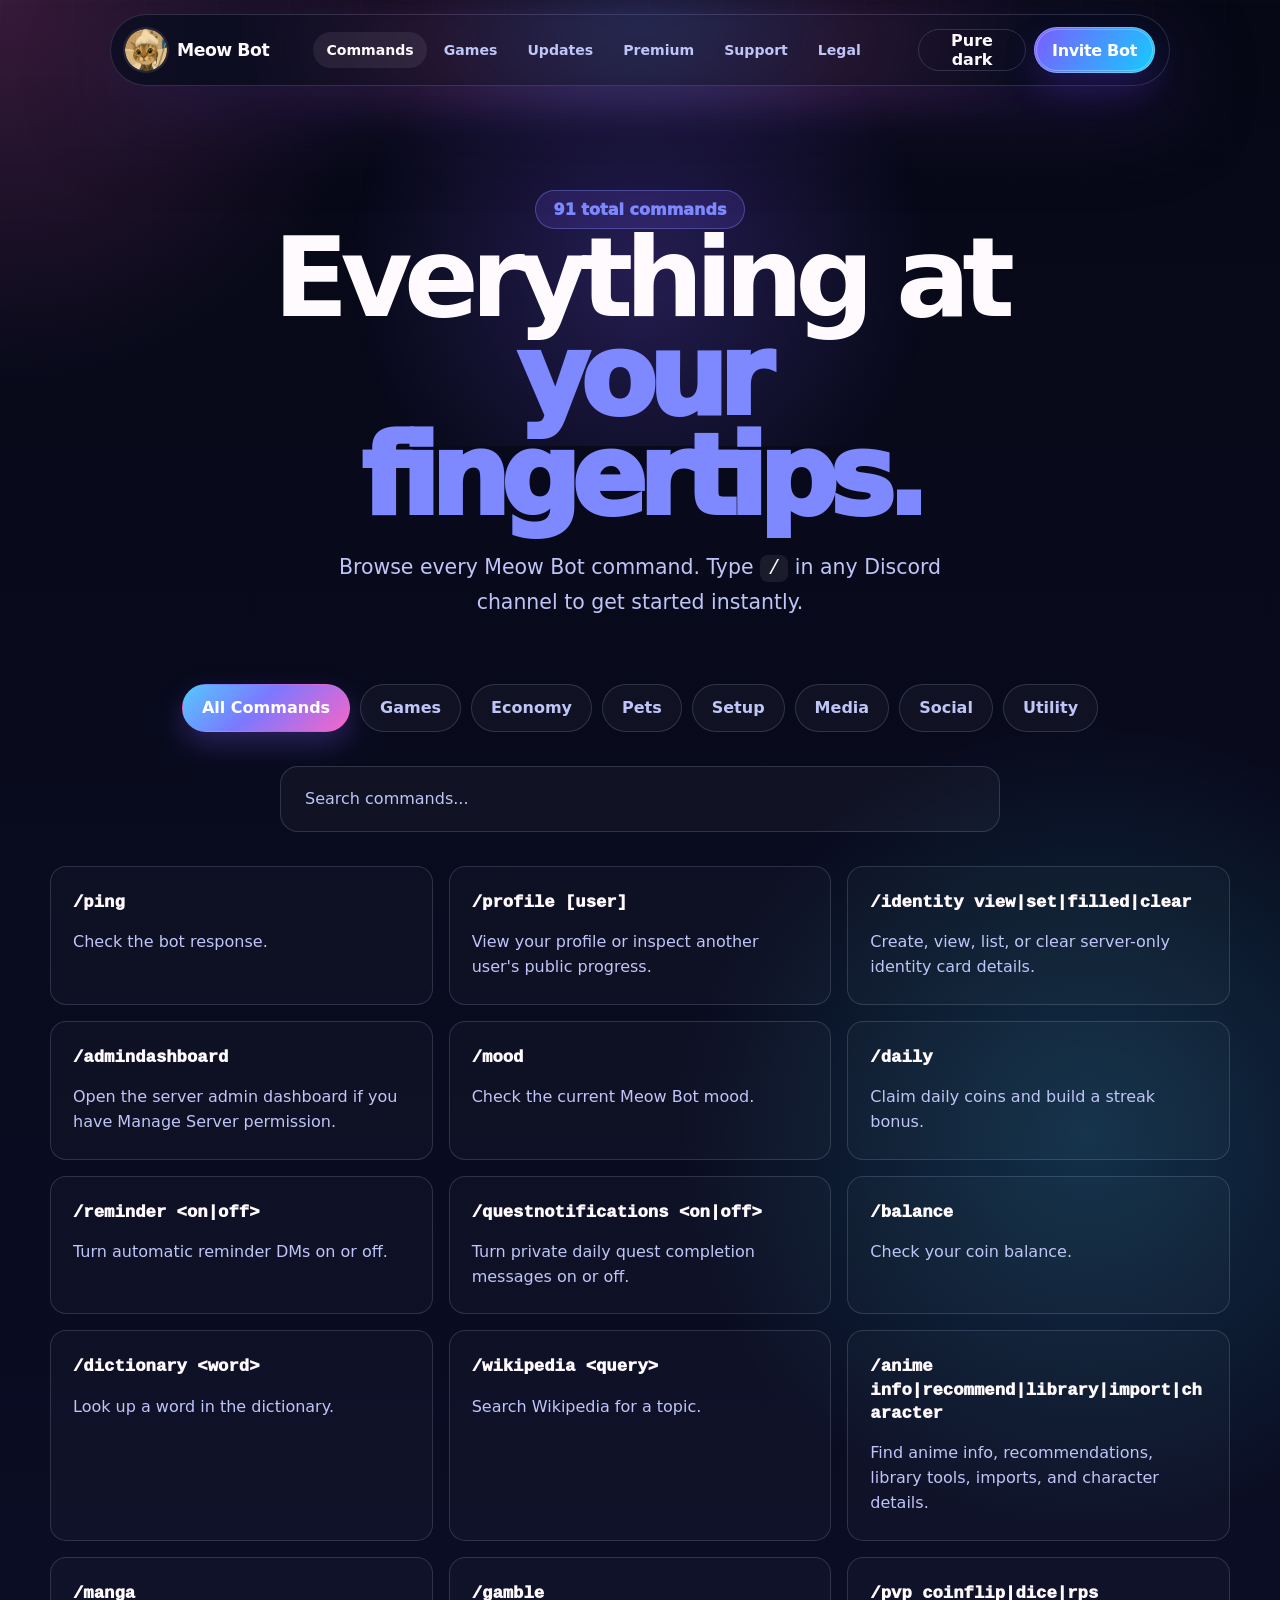
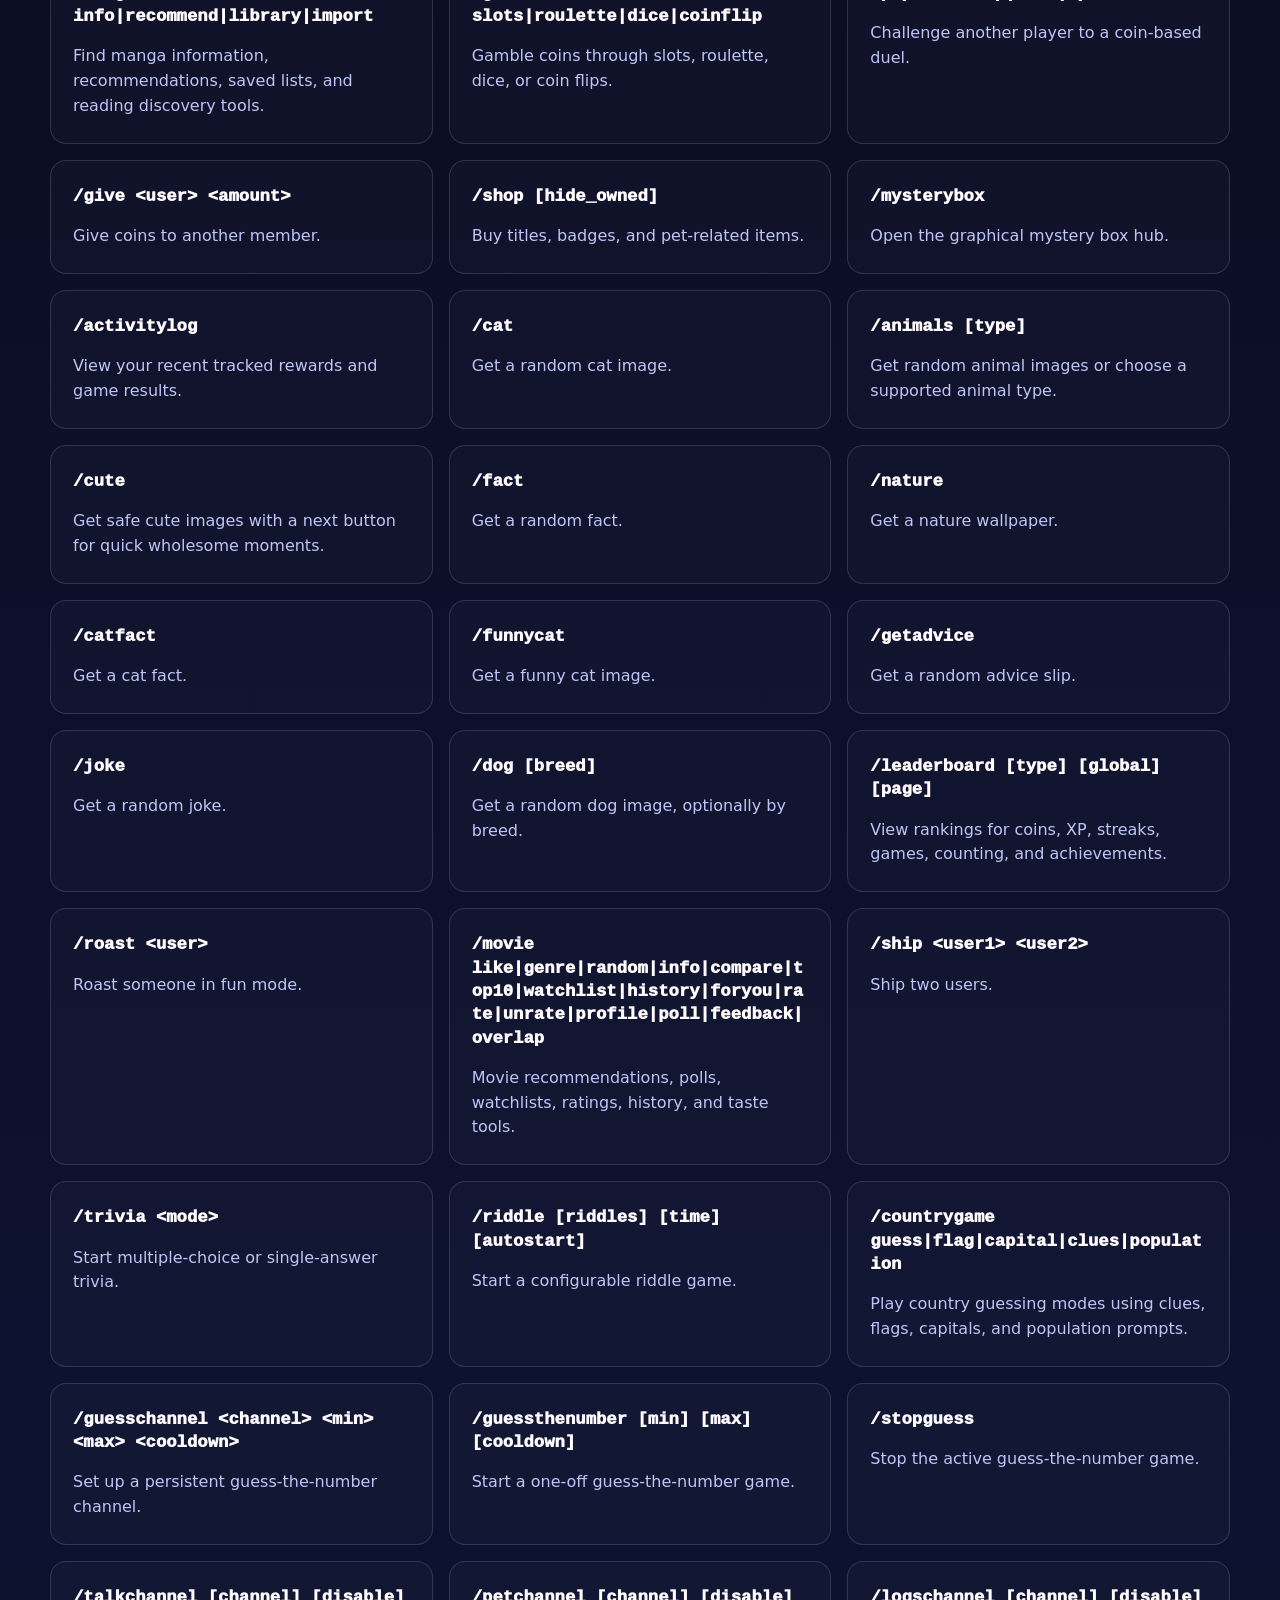
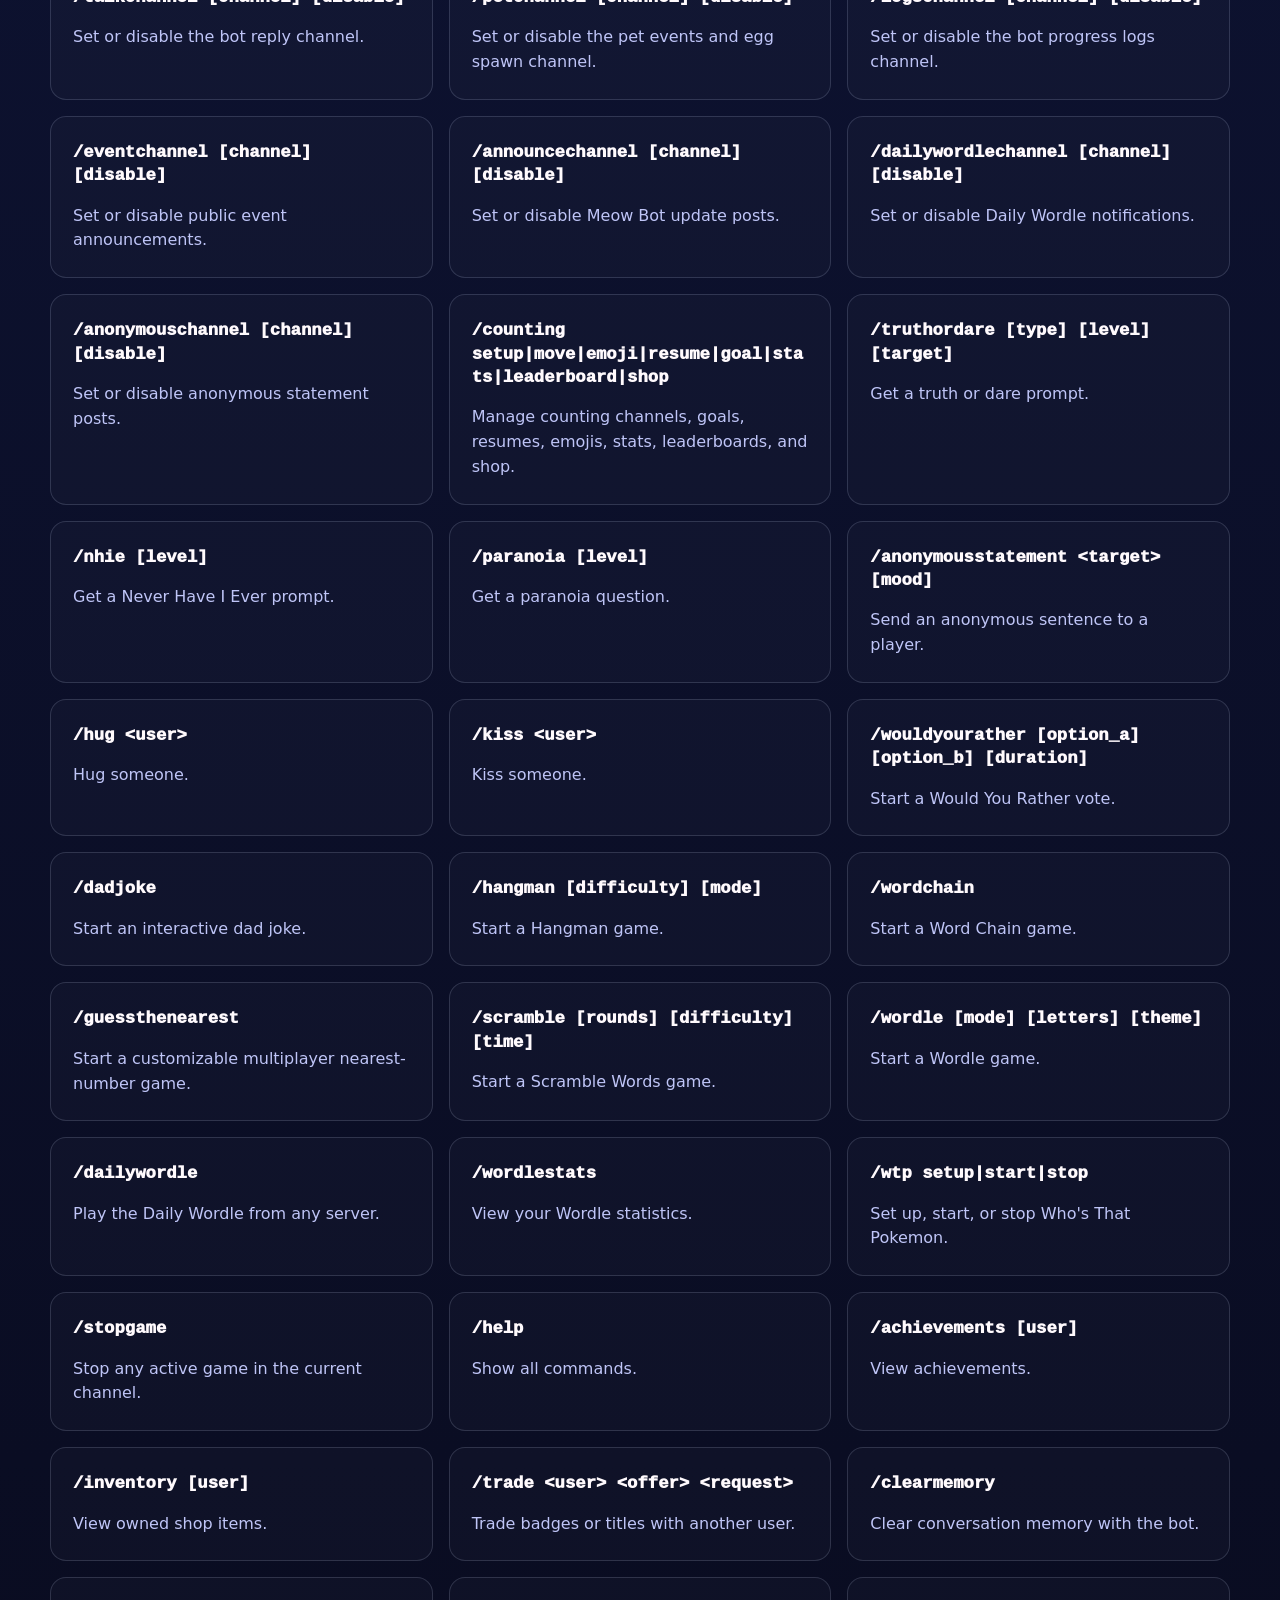
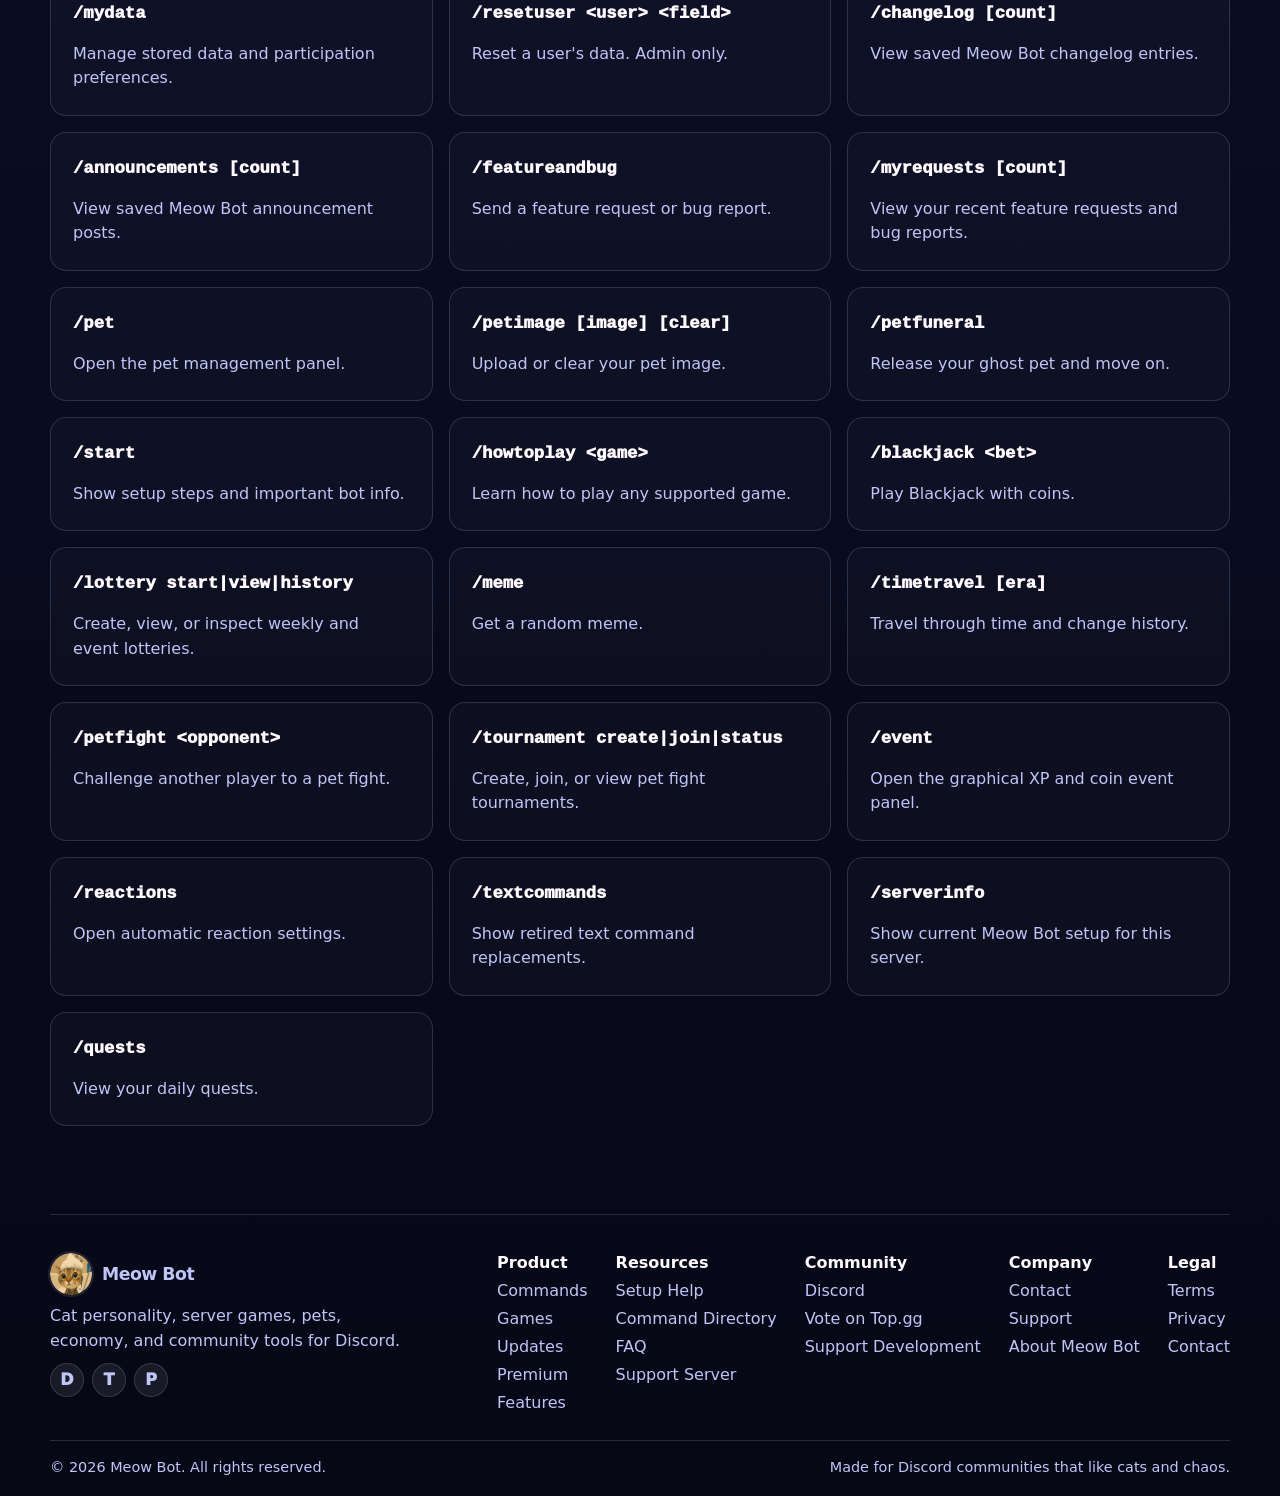
==== commit 36425d69: "Add files via upload" ====
--- a/commands.html
+++ b/commands.html
@@ -48,8 +48,8 @@
         <article class="command-row" data-category="economy"><div><div class="command-name">/balance</div><span class="command-category">Economy</span></div><div class="command-description">Check your coin balance.</div></article>
         <article class="command-row" data-category="utility"><div><div class="command-name">/dictionary &lt;word&gt;</div><span class="command-category">Utility</span></div><div class="command-description">Look up a word in the dictionary.</div></article>
         <article class="command-row" data-category="utility"><div><div class="command-name">/wikipedia &lt;query&gt;</div><span class="command-category">Utility</span></div><div class="command-description">Search Wikipedia for a topic.</div></article>
-        <article class="command-row" data-category="media"><div><div class="command-name">/anime info|recommend|library|import|character</div><span class="command-category">Media</span></div><div class="command-description">Use AniList for anime info, recommendations, library browsing, imports, and character lookup.</div></article>
-        <article class="command-row" data-category="media"><div><div class="command-name">/manga info|recommend|library|import</div><span class="command-category">Media</span></div><div class="command-description">Use AniList for manga information, recommendations, and list imports.</div></article>
+        <article class="command-row" data-category="media"><div><div class="command-name">/anime info|recommend|library|import|character</div><span class="command-category">Media</span></div><div class="command-description">Find anime info, recommendations, library tools, imports, and character details.</div></article>
+        <article class="command-row" data-category="media"><div><div class="command-name">/manga info|recommend|library|import</div><span class="command-category">Media</span></div><div class="command-description">Find manga information, recommendations, saved lists, and reading discovery tools.</div></article>
         <article class="command-row" data-category="economy"><div><div class="command-name">/gamble slots|roulette|dice|coinflip</div><span class="command-category">Economy</span></div><div class="command-description">Gamble coins through slots, roulette, dice, or coin flips.</div></article>
         <article class="command-row" data-category="games"><div><div class="command-name">/pvp coinflip|dice|rps</div><span class="command-category">Games</span></div><div class="command-description">Challenge another player to a coin-based duel.</div></article>
         <article class="command-row" data-category="economy"><div><div class="command-name">/give &lt;user&gt; &lt;amount&gt;</div><span class="command-category">Economy</span></div><div class="command-description">Give coins to another member.</div></article>
@@ -58,7 +58,7 @@
         <article class="command-row" data-category="utility"><div><div class="command-name">/activitylog</div><span class="command-category">Utility</span></div><div class="command-description">View your recent tracked rewards and game results.</div></article>
         <article class="command-row" data-category="media"><div><div class="command-name">/cat</div><span class="command-category">Media</span></div><div class="command-description">Get a random cat image.</div></article>
         <article class="command-row" data-category="media"><div><div class="command-name">/animals [type]</div><span class="command-category">Media</span></div><div class="command-description">Get random animal images or choose a supported animal type.</div></article>
-        <article class="command-row" data-category="media"><div><div class="command-name">/cute</div><span class="command-category">Media</span></div><div class="command-description">Get safe cute images from selected Reddit communities.</div></article>
+        <article class="command-row" data-category="media"><div><div class="command-name">/cute</div><span class="command-category">Media</span></div><div class="command-description">Get safe cute images with a next button for quick wholesome moments.</div></article>
         <article class="command-row" data-category="utility"><div><div class="command-name">/fact</div><span class="command-category">Utility</span></div><div class="command-description">Get a random fact.</div></article>
         <article class="command-row" data-category="media"><div><div class="command-name">/nature</div><span class="command-category">Media</span></div><div class="command-description">Get a nature wallpaper.</div></article>
         <article class="command-row" data-category="media"><div><div class="command-name">/catfact</div><span class="command-category">Media</span></div><div class="command-description">Get a cat fact.</div></article>
--- a/site-page.css
+++ b/site-page.css
@@ -156,5 +156,6 @@
 .footer-col a:hover { color:var(--text); }
 .footer-bottom { grid-column:1 / -1; display:flex; flex-wrap:wrap; justify-content:space-between; gap:12px; padding-top:18px; border-top:1px solid var(--line); font-size:.9rem; }
 @media (max-width:900px) { .page-hero,.grid-2,.grid-3 { grid-template-columns:1fr; } .command-directory,.updates-featured,.update-list { grid-template-columns:repeat(2,minmax(0,1fr)); } .legal-long-list ul { columns:1; } .footer { grid-template-columns:repeat(3,minmax(0,1fr)); } .footer-col:first-child { grid-column:1 / -1; } }
-@media (max-width:760px) { .site-shell { width:min(100% - 20px,var(--max)); } .nav { top:8px; border-radius:26px; flex-wrap:wrap; } .nav-links { display:none; width:100%; flex-direction:column; align-items:stretch; order:4; } .nav.is-open .nav-links { display:flex; } .nav-links a { text-align:center; } .menu-toggle { display:inline-flex; align-items:center; justify-content:center; } .nav-actions .button-primary { min-height:42px; padding:0 13px; } .page-hero { padding:42px 0 24px; gap:20px; } .section { padding:34px 0; } .section-head { margin-bottom:18px; } .command-hero { padding:44px 0 34px; } .command-browser { gap:24px; padding-bottom:34px; } h1 { font-size:clamp(3rem,17vw,5rem); } h2 { font-size:clamp(2.2rem,13vw,3.8rem); } .mascot-card { min-height:220px; } .mascot-card img { width:min(72%,230px); } .command-card,.command-toolbar,.command-row,.command-directory,.updates-featured,.update-list { grid-template-columns:1fr; } .command-count-pill { justify-self:center; text-align:center; } .updates-toggle-bar { margin-top:22px; } .updates-toggle-button { flex:1; } .update-item.is-featured { min-height:0; } .updates-pagination { flex-wrap:wrap; } .footer { grid-template-columns:repeat(3,minmax(0,1fr)); gap:18px 16px; margin-top:24px; padding:28px 0 26px; } .footer-col:first-child { grid-column:1 / -1; } .footer-col { gap:7px; } .footer-col p { max-width:none; font-size:.95rem; } }
-@media (max-width:430px) { .nav-actions { width:100%; justify-content:space-between; } .nav-actions .button-primary { flex:1; } .hero-actions .button-primary,.hero-actions .button-secondary { width:100%; } .footer { grid-template-columns:repeat(2,minmax(0,1fr)); } .footer-bottom { display:grid; } }
+@media (max-width:760px) { .site-shell { width:min(100% - 20px,var(--max)); } .nav { top:8px; gap:10px; padding:8px 10px; border-radius:22px; flex-wrap:wrap; } .brand { gap:8px; } .brand img { width:36px; height:36px; } .brand span { font-size:1rem; } .nav-links { display:none; width:100%; flex-direction:column; align-items:stretch; order:4; } .nav.is-open .nav-links { display:flex; } .nav-links a { text-align:center; } .nav-actions { margin-left:auto; gap:6px; } .menu-toggle { display:inline-flex; align-items:center; justify-content:center; } .theme-toggle,.menu-toggle { min-height:38px; } .theme-toggle { width:88px; flex:0 0 88px; padding:0 8px; font-size:.82rem; } .menu-toggle { width:38px; } .nav-actions .button-primary { display:none; } .button-primary,.button-secondary { min-height:42px; padding:0 15px; white-space:normal; text-align:center; line-height:1.15; } .hero-actions { align-items:center; } .hero-actions .button-primary,.hero-actions .button-secondary { flex:0 0 auto; width:auto !important; max-width:calc(100vw - 32px); } .page-hero { padding:42px 0 24px; gap:20px; } .section { padding:34px 0; } .section-head { margin-bottom:18px; } .command-hero { padding:44px 0 34px; } .command-browser { gap:24px; padding-bottom:34px; } h1 { font-size:clamp(3rem,17vw,5rem); } h2 { font-size:clamp(2.2rem,13vw,3.8rem); } .mascot-card { min-height:220px; } .mascot-card img { width:min(72%,230px); } .command-card,.command-toolbar,.command-row,.command-directory,.updates-featured,.update-list { grid-template-columns:1fr; } .command-count-pill { justify-self:center; text-align:center; } .updates-toggle-bar { margin-top:22px; } .updates-toggle-button { flex:0 1 auto; } .update-item.is-featured { min-height:0; } .updates-pagination { flex-wrap:wrap; } .footer { grid-template-columns:repeat(3,minmax(0,1fr)); gap:18px 16px; margin-top:24px; padding:28px 0 26px; } .footer-col:first-child { grid-column:1 / -1; } .footer-col { gap:7px; } .footer-col p { max-width:none; font-size:.95rem; } }
+@media (max-width:560px) { .hero-actions { gap:9px; } .hero-actions .button-primary,.hero-actions .button-secondary { flex:0 0 auto; width:auto !important; max-width:calc(100vw - 32px); } }
+@media (max-width:430px) { .site-shell { width:min(100% - 16px,var(--max)); } .nav { border-radius:20px; } .brand img { width:34px; height:34px; } .theme-toggle { width:82px; flex-basis:82px; } .button-primary,.button-secondary { min-height:40px; padding:0 13px; font-size:.9rem; } .hero-actions .button-primary,.hero-actions .button-secondary { width:fit-content !important; max-width:calc(100vw - 32px); } .footer { grid-template-columns:repeat(2,minmax(0,1fr)); } .footer-bottom { display:grid; } }
